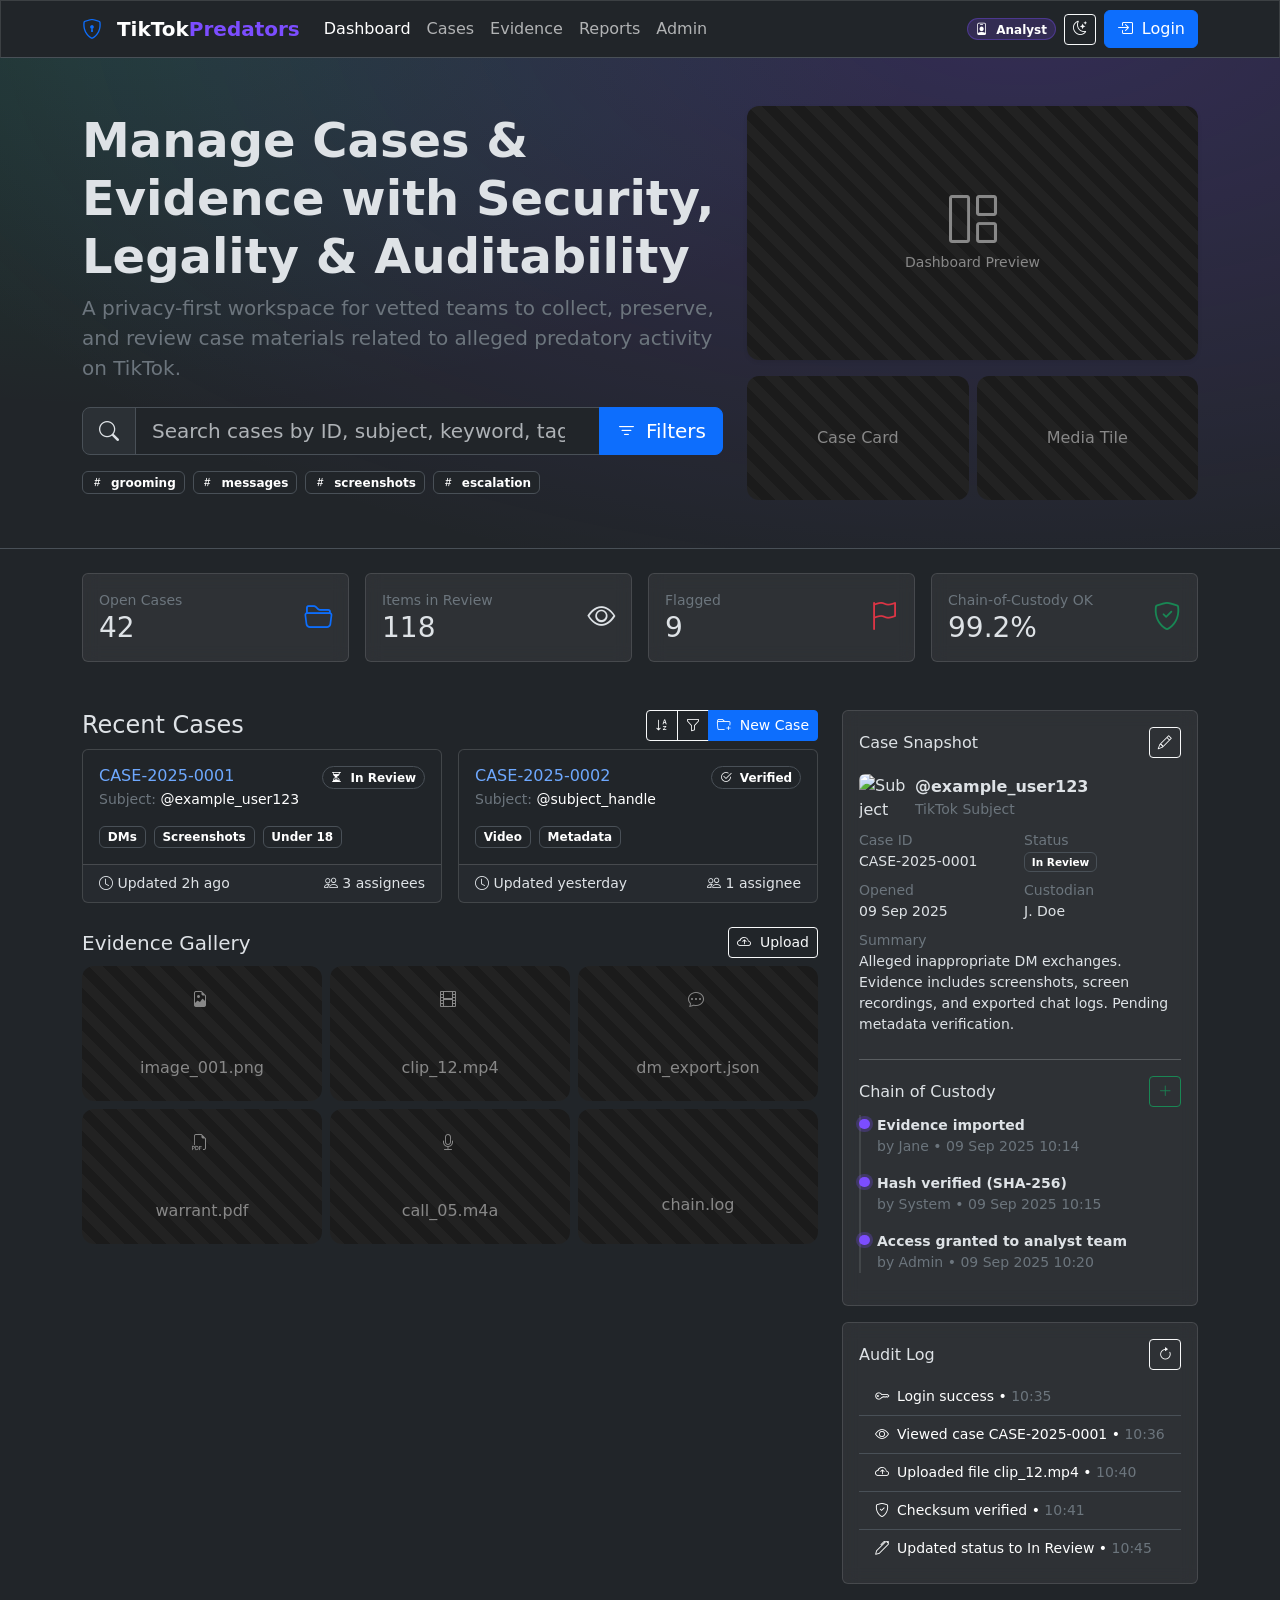
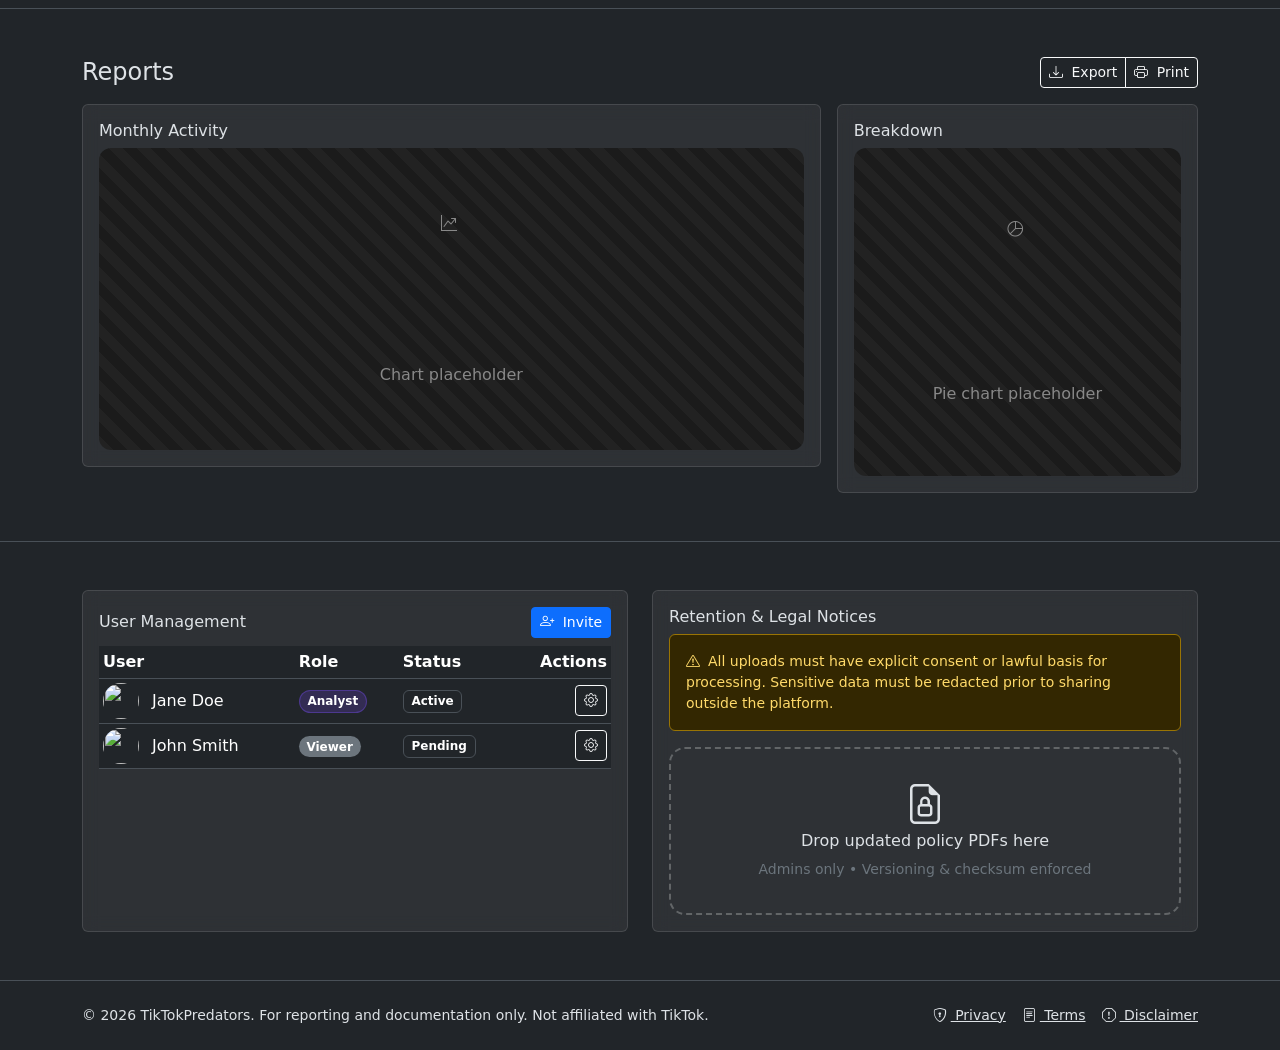
==== index.html @ d894eb7d "Create index.html" ====
<!DOCTYPE html>
<html lang="en" data-bs-theme="dark">
<head>
  <meta charset="utf-8" />
  <meta name="viewport" content="width=device-width, initial-scale=1" />
  <title>TikTokPredators — Case & Evidence Manager</title>
  <meta name="description" content="Secure, auditable case & evidence management platform for vetted users." />
  <link href="https://cdn.jsdelivr.net/npm/bootstrap@5.3.3/dist/css/bootstrap.min.css" rel="stylesheet" />
  <link href="https://cdn.jsdelivr.net/npm/bootstrap-icons@1.11.3/font/bootstrap-icons.css" rel="stylesheet" />
  <style>
    :root {
      --tp-primary: #7c4dff; /* violet */
      --tp-accent: #19c37d;  /* green */
    }
    .navbar-brand span { color: var(--tp-primary); }
    .hero {
      background: radial-gradient(1200px 600px at 80% -10%, rgba(124,77,255,.2), transparent),
                  radial-gradient(800px 400px at 10% -10%, rgba(25,195,125,.15), transparent);
    }
    .glass { backdrop-filter: blur(8px); background: rgba(255,255,255,.06); border: 1px solid rgba(255,255,255,.12); }
    .badge-role { background: rgba(124,77,255,.2); border: 1px solid rgba(124,77,255,.35); }
    .placeholder-tile { aspect-ratio: 16/9; background: repeating-linear-gradient(45deg, #222 0 10px, #1b1b1b 10px 20px); border-radius: .75rem; position: relative; overflow: hidden; }
    .placeholder-tile .text { position: absolute; inset: 0; display: grid; place-items: center; color: #888 }
    .audit-list { max-height: 280px; overflow-y: auto; }
    .case-grid .card { transition: transform .15s ease, box-shadow .15s ease; }
    .case-grid .card:hover { transform: translateY(-2px); box-shadow: 0 6px 32px rgba(0,0,0,.35); }
    .avatar { width: 36px; height: 36px; border-radius: 50%; object-fit: cover; }
    .dropzone { border: 2px dashed rgba(255,255,255,.25); border-radius: 1rem; padding: 2rem; text-align: center; }
    .timeline { border-left: 2px solid rgba(255,255,255,.1); padding-left: 1rem; }
    .timeline .item { position: relative; margin-bottom: 1rem; }
    .timeline .item::before { content: ""; position: absolute; left: -1.1rem; top: .25rem; width: .65rem; height: .65rem; background: var(--tp-primary); border-radius: 50%; box-shadow: 0 0 0 3px rgba(124,77,255,.25); }
    footer a { color: inherit }
  </style>
</head>
<body>
  <!-- Top Navbar -->
  <nav class="navbar navbar-expand-lg border-bottom sticky-top bg-body glass">
    <div class="container-xl">
      <a class="navbar-brand fw-bold" href="#"><i class="bi bi-shield-lock me-2 text-primary"></i> TikTok<span>Predators</span></a>
      <button class="navbar-toggler" type="button" data-bs-toggle="collapse" data-bs-target="#topNav"><span class="navbar-toggler-icon"></span></button>
      <div class="collapse navbar-collapse" id="topNav">
        <ul class="navbar-nav me-auto mb-2 mb-lg-0">
          <li class="nav-item"><a class="nav-link active" href="#">Dashboard</a></li>
          <li class="nav-item"><a class="nav-link" href="#cases">Cases</a></li>
          <li class="nav-item"><a class="nav-link" href="#evidence">Evidence</a></li>
          <li class="nav-item"><a class="nav-link" href="#reports">Reports</a></li>
          <li class="nav-item"><a class="nav-link" href="#admin">Admin</a></li>
        </ul>
        <div class="d-flex align-items-center gap-2">
          <!-- Role badge + dark mode toggle -->
          <span class="badge rounded-pill badge-role"><i class="bi bi-person-badge me-1"></i> Analyst</span>
          <button id="themeToggle" class="btn btn-outline-light btn-sm" title="Toggle theme"><i class="bi bi-moon-stars"></i></button>
          <div class="dropdown">
            <button class="btn btn-primary" data-bs-toggle="modal" data-bs-target="#loginModal"><i class="bi bi-box-arrow-in-right me-1"></i> Login</button>
          </div>
        </div>
      </div>
    </div>
  </nav>

  <!-- Hero / Search -->
  <header class="hero border-bottom py-5">
    <div class="container-xl">
      <div class="row g-4 align-items-center">
        <div class="col-lg-7">
          <h1 class="display-5 fw-bold">Manage Cases & Evidence with Security, Legality & Auditability</h1>
          <p class="lead text-secondary">A privacy-first workspace for vetted teams to collect, preserve, and review case materials related to alleged predatory activity on TikTok.</p>
          <div class="input-group input-group-lg mt-4">
            <span class="input-group-text"><i class="bi bi-search"></i></span>
            <input type="search" class="form-control" placeholder="Search cases by ID, subject, keyword, tag…" aria-label="Search cases">
            <button class="btn btn-primary"><i class="bi bi-filter me-1"></i> Filters</button>
          </div>
          <div class="mt-3 d-flex gap-2 flex-wrap">
            <span class="badge text-bg-dark border"><i class="bi bi-hash me-1"></i> grooming</span>
            <span class="badge text-bg-dark border"><i class="bi bi-hash me-1"></i> messages</span>
            <span class="badge text-bg-dark border"><i class="bi bi-hash me-1"></i> screenshots</span>
            <span class="badge text-bg-dark border"><i class="bi bi-hash me-1"></i> escalation</span>
          </div>
        </div>
        <div class="col-lg-5">
          <!-- Mockup: dashboard preview tile -->
          <div class="placeholder-tile shadow-sm">
            <div class="text">
              <div class="text-center">
                <i class="bi bi-grid-1x2 display-5 d-block"></i>
                <span class="small">Dashboard Preview</span>
              </div>
            </div>
          </div>
          <div class="row g-2 mt-2">
            <div class="col-6"><div class="placeholder-tile"><div class="text"><span>Case Card</span></div></div></div>
            <div class="col-6"><div class="placeholder-tile"><div class="text"><span>Media Tile</span></div></div></div>
          </div>
        </div>
      </div>
    </div>
  </header>

  <!-- KPI Cards -->
  <section class="py-4">
    <div class="container-xl">
      <div class="row g-3 row-cols-2 row-cols-md-4">
        <div class="col">
          <div class="card h-100 glass">
            <div class="card-body">
              <div class="d-flex justify-content-between align-items-center">
                <div>
                  <div class="text-secondary small">Open Cases</div>
                  <div class="h3 mb-0">42</div>
                </div>
                <i class="bi bi-folder2-open fs-3 text-primary"></i>
              </div>
            </div>
          </div>
        </div>
        <div class="col">
          <div class="card h-100 glass">
            <div class="card-body">
              <div class="d-flex justify-content-between align-items-center">
                <div>
                  <div class="text-secondary small">Items in Review</div>
                  <div class="h3 mb-0">118</div>
                </div>
                <i class="bi bi-eye fs-3"></i>
              </div>
            </div>
          </div>
        </div>
        <div class="col">
          <div class="card h-100 glass">
            <div class="card-body">
              <div class="d-flex justify-content-between align-items-center">
                <div>
                  <div class="text-secondary small">Flagged</div>
                  <div class="h3 mb-0">9</div>
                </div>
                <i class="bi bi-flag fs-3 text-danger"></i>
              </div>
            </div>
          </div>
        </div>
        <div class="col">
          <div class="card h-100 glass">
            <div class="card-body">
              <div class="d-flex justify-content-between align-items-center">
                <div>
                  <div class="text-secondary small">Chain-of-Custody OK</div>
                  <div class="h3 mb-0">99.2%</div>
                </div>
                <i class="bi bi-shield-check fs-3 text-success"></i>
              </div>
            </div>
          </div>
        </div>
      </div>
    </div>
  </section>

  <!-- Cases Grid + Right Rail -->
  <main class="py-4" id="cases">
    <div class="container-xl">
      <div class="row g-4">
        <div class="col-lg-8 case-grid">
          <div class="d-flex align-items-center justify-content-between mb-2">
            <h2 class="h4 mb-0">Recent Cases</h2>
            <div class="btn-group">
              <button class="btn btn-outline-light btn-sm"><i class="bi bi-sort-alpha-down"></i></button>
              <button class="btn btn-outline-light btn-sm"><i class="bi bi-funnel"></i></button>
              <button class="btn btn-primary btn-sm" data-bs-toggle="modal" data-bs-target="#createCaseModal"><i class="bi bi-folder-plus me-1"></i> New Case</button>
            </div>
          </div>
          <div class="row g-3 row-cols-1 row-cols-md-2">
            <!-- Case Card (repeat server-side) -->
            <div class="col">
              <div class="card h-100">
                <div class="card-body">
                  <div class="d-flex justify-content-between align-items-start">
                    <div>
                      <a href="#" class="stretched-link text-decoration-none"><h3 class="h6 mb-1">CASE-2025-0001</h3></a>
                      <div class="small text-secondary">Subject: <span class="text-white">@example_user123</span></div>
                    </div>
                    <span class="badge rounded-pill text-bg-warning-subtle border"><i class="bi bi-hourglass-split me-1"></i> In Review</span>
                  </div>
                  <div class="mt-3 d-flex gap-2 flex-wrap">
                    <span class="badge text-bg-dark border">DMs</span>
                    <span class="badge text-bg-dark border">Screenshots</span>
                    <span class="badge text-bg-dark border">Under 18</span>
                  </div>
                </div>
                <div class="card-footer d-flex justify-content-between small">
                  <span><i class="bi bi-clock"></i> Updated 2h ago</span>
                  <span><i class="bi bi-people"></i> 3 assignees</span>
                </div>
              </div>
            </div>
            <div class="col">
              <div class="card h-100">
                <div class="card-body">
                  <div class="d-flex justify-content-between align-items-start">
                    <div>
                      <a href="#" class="stretched-link text-decoration-none"><h3 class="h6 mb-1">CASE-2025-0002</h3></a>
                      <div class="small text-secondary">Subject: <span class="text-white">@subject_handle</span></div>
                    </div>
                    <span class="badge rounded-pill text-bg-success-subtle border"><i class="bi bi-check2-circle me-1"></i> Verified</span>
                  </div>
                  <div class="mt-3 d-flex gap-2 flex-wrap">
                    <span class="badge text-bg-dark border">Video</span>
                    <span class="badge text-bg-dark border">Metadata</span>
                  </div>
                </div>
                <div class="card-footer d-flex justify-content-between small">
                  <span><i class="bi bi-clock"></i> Updated yesterday</span>
                  <span><i class="bi bi-people"></i> 1 assignee</span>
                </div>
              </div>
            </div>
            <!-- /Case Card -->
          </div>

          <!-- Evidence Gallery Mock -->
          <div id="evidence" class="mt-4">
            <div class="d-flex align-items-center justify-content-between mb-2">
              <h2 class="h5 mb-0">Evidence Gallery</h2>
              <button class="btn btn-outline-light btn-sm" data-bs-toggle="modal" data-bs-target="#uploadModal"><i class="bi bi-cloud-arrow-up me-1"></i> Upload</button>
            </div>
            <div class="row g-2 row-cols-2 row-cols-md-3">
              <!-- Mock tiles -->
              <div class="col"><div class="placeholder-tile"><div class="text"><i class="bi bi-file-earmark-image me-1"></i> image_001.png</div></div></div>
              <div class="col"><div class="placeholder-tile"><div class="text"><i class="bi bi-film me-1"></i> clip_12.mp4</div></div></div>
              <div class="col"><div class="placeholder-tile"><div class="text"><i class="bi bi-chat-dots me-1"></i> dm_export.json</div></div></div>
              <div class="col"><div class="placeholder-tile"><div class="text"><i class="bi bi-filetype-pdf me-1"></i> warrant.pdf</div></div></div>
              <div class="col"><div class="placeholder-tile"><div class="text"><i class="bi bi-mic me-1"></i> call_05.m4a</div></div></div>
              <div class="col"><div class="placeholder-tile"><div class="text"><i class="bi bi-filetype-log me-1"></i> chain.log</div></div></div>
            </div>
          </div>
        </div>

        <!-- Right Rail: Case Detail / Audit -->
        <div class="col-lg-4">
          <div class="card glass">
            <div class="card-body">
              <div class="d-flex align-items-center justify-content-between">
                <h2 class="h6 mb-0">Case Snapshot</h2>
                <button class="btn btn-sm btn-outline-light"><i class="bi bi-pencil"></i></button>
              </div>
              <div class="mt-3">
                <div class="d-flex align-items-center gap-2 mb-2">
                  <img src="https://placehold.co/72x72" alt="Subject avatar" class="rounded" width="48" height="48" />
                  <div>
                    <div class="fw-semibold">@example_user123</div>
                    <div class="small text-secondary">TikTok Subject</div>
                  </div>
                </div>
                <div class="row g-2 small">
                  <div class="col-6"><span class="text-secondary">Case ID</span><div>CASE-2025-0001</div></div>
                  <div class="col-6"><span class="text-secondary">Status</span><div><span class="badge text-bg-warning-subtle border">In Review</span></div></div>
                  <div class="col-6"><span class="text-secondary">Opened</span><div>09 Sep 2025</div></div>
                  <div class="col-6"><span class="text-secondary">Custodian</span><div>J. Doe</div></div>
                  <div class="col-12 mt-2"><span class="text-secondary">Summary</span>
                    <p class="mb-2">Alleged inappropriate DM exchanges. Evidence includes screenshots, screen recordings, and exported chat logs. Pending metadata verification.</p>
                  </div>
                </div>
              </div>
              <hr />
              <div>
                <div class="d-flex align-items-center justify-content-between mb-2">
                  <h3 class="h6 mb-0">Chain of Custody</h3>
                  <button class="btn btn-sm btn-outline-success"><i class="bi bi-plus-lg"></i></button>
                </div>
                <div class="timeline small">
                  <div class="item">
                    <div class="fw-semibold">Evidence imported</div>
                    <div class="text-secondary">by Jane • 09 Sep 2025 10:14</div>
                  </div>
                  <div class="item">
                    <div class="fw-semibold">Hash verified (SHA-256)</div>
                    <div class="text-secondary">by System • 09 Sep 2025 10:15</div>
                  </div>
                  <div class="item">
                    <div class="fw-semibold">Access granted to analyst team</div>
                    <div class="text-secondary">by Admin • 09 Sep 2025 10:20</div>
                  </div>
                </div>
              </div>
            </div>
          </div>

          <div class="card mt-3 glass">
            <div class="card-body">
              <div class="d-flex justify-content-between align-items-center mb-2">
                <h3 class="h6 mb-0">Audit Log</h3>
                <button class="btn btn-sm btn-outline-light"><i class="bi bi-arrow-clockwise"></i></button>
              </div>
              <ul class="list-group list-group-flush audit-list">
                <li class="list-group-item bg-transparent text-white small"><i class="bi bi-key me-2"></i>Login success • <span class="text-secondary">10:35</span></li>
                <li class="list-group-item bg-transparent text-white small"><i class="bi bi-eye me-2"></i>Viewed case CASE-2025-0001 • <span class="text-secondary">10:36</span></li>
                <li class="list-group-item bg-transparent text-white small"><i class="bi bi-cloud-arrow-up me-2"></i>Uploaded file clip_12.mp4 • <span class="text-secondary">10:40</span></li>
                <li class="list-group-item bg-transparent text-white small"><i class="bi bi-shield-check me-2"></i>Checksum verified • <span class="text-secondary">10:41</span></li>
                <li class="list-group-item bg-transparent text-white small"><i class="bi bi-pen me-2"></i>Updated status to In Review • <span class="text-secondary">10:45</span></li>
              </ul>
            </div>
          </div>
        </div>
      </div>
    </div>
  </main>

  <!-- Reports Section (Mock) -->
  <section class="py-5 border-top" id="reports">
    <div class="container-xl">
      <div class="d-flex align-items-center justify-content-between mb-3">
        <h2 class="h4 mb-0">Reports</h2>
        <div class="btn-group">
          <button class="btn btn-outline-light btn-sm"><i class="bi bi-download me-1"></i> Export</button>
          <button class="btn btn-outline-light btn-sm"><i class="bi bi-printer me-1"></i> Print</button>
        </div>
      </div>
      <div class="row g-3">
        <div class="col-lg-8">
          <div class="card glass">
            <div class="card-body">
              <h3 class="h6">Monthly Activity</h3>
              <div class="placeholder-tile" style="aspect-ratio: 21/9">
                <div class="text"><i class="bi bi-graph-up-arrow me-1"></i> Chart placeholder</div>
              </div>
            </div>
          </div>
        </div>
        <div class="col-lg-4">
          <div class="card glass">
            <div class="card-body">
              <h3 class="h6">Breakdown</h3>
              <div class="placeholder-tile" style="aspect-ratio: 1/1">
                <div class="text"><i class="bi bi-pie-chart me-1"></i> Pie chart placeholder</div>
              </div>
            </div>
          </div>
        </div>
      </div>
    </div>
  </section>

  <!-- Admin Section (Mock) -->
  <section class="py-5 border-top" id="admin">
    <div class="container-xl">
      <div class="row g-4">
        <div class="col-lg-6">
          <div class="card glass h-100">
            <div class="card-body">
              <div class="d-flex justify-content-between align-items-center mb-2">
                <h2 class="h6 mb-0">User Management</h2>
                <button class="btn btn-sm btn-primary"><i class="bi bi-person-plus me-1"></i> Invite</button>
              </div>
              <div class="table-responsive">
                <table class="table table-sm align-middle">
                  <thead><tr><th>User</th><th>Role</th><th>Status</th><th class="text-end">Actions</th></tr></thead>
                  <tbody>
                    <tr>
                      <td><img src="https://placehold.co/36x36" class="avatar me-2" alt="" /> Jane Doe</td>
                      <td><span class="badge rounded-pill badge-role">Analyst</span></td>
                      <td><span class="badge text-bg-success-subtle border">Active</span></td>
                      <td class="text-end"><button class="btn btn-outline-light btn-sm"><i class="bi bi-gear"></i></button></td>
                    </tr>
                    <tr>
                      <td><img src="https://placehold.co/36x36" class="avatar me-2" alt="" /> John Smith</td>
                      <td><span class="badge rounded-pill text-bg-secondary">Viewer</span></td>
                      <td><span class="badge text-bg-warning-subtle border">Pending</span></td>
                      <td class="text-end"><button class="btn btn-outline-light btn-sm"><i class="bi bi-gear"></i></button></td>
                    </tr>
                  </tbody>
                </table>
              </div>
            </div>
          </div>
        </div>
        <div class="col-lg-6">
          <div class="card glass h-100">
            <div class="card-body">
              <h2 class="h6 mb-2">Retention & Legal Notices</h2>
              <div class="alert alert-warning small"><i class="bi bi-exclamation-triangle me-2"></i>All uploads must have explicit consent or lawful basis for processing. Sensitive data must be redacted prior to sharing outside the platform.</div>
              <div class="dropzone">
                <i class="bi bi-file-earmark-lock display-6 d-block"></i>
                <p class="mb-1">Drop updated policy PDFs here</p>
                <small class="text-secondary">Admins only • Versioning & checksum enforced</small>
              </div>
            </div>
          </div>
        </div>
      </div>
    </div>
  </section>

  <footer class="border-top py-4">
    <div class="container-xl d-flex flex-wrap justify-content-between align-items-center gap-3">
      <div class="small">© <span id="year"></span> TikTokPredators. For reporting and documentation only. Not affiliated with TikTok.</div>
      <div class="d-flex gap-3 small">
        <a href="#" data-bs-toggle="modal" data-bs-target="#privacyModal"><i class="bi bi-shield-lock me-1"></i> Privacy</a>
        <a href="#" data-bs-toggle="modal" data-bs-target="#tosModal"><i class="bi bi-file-text me-1"></i> Terms</a>
        <a href="#" data-bs-toggle="modal" data-bs-target="#disclaimerModal"><i class="bi bi-exclamation-octagon me-1"></i> Disclaimer</a>
      </div>
    </div>
  </footer>

  <!-- Create Case Modal -->
  <div class="modal fade" id="createCaseModal" tabindex="-1" aria-hidden="true">
    <div class="modal-dialog modal-dialog-centered">
      <div class="modal-content">
        <div class="modal-header">
          <h5 class="modal-title"><i class="bi bi-folder-plus me-2"></i>New Case</h5>
          <button type="button" class="btn-close" data-bs-dismiss="modal" aria-label="Close"></button>
        </div>
        <div class="modal-body">
          <form>
            <div class="mb-3">
              <label class="form-label">Subject Handle</label>
              <input type="text" class="form-control" placeholder="@username" />
            </div>
            <div class="mb-3">
              <label class="form-label">Initial Summary</label>
              <textarea class="form-control" rows="3" placeholder="Short description…"></textarea>
            </div>
            <div class="row g-2">
              <div class="col-md-6">
                <label class="form-label">Sensitivity</label>
                <select class="form-select">
                  <option>Standard</option>
                  <option>Restricted</option>
                  <option>Sealed</option>
                </select>
              </div>
              <div class="col-md-6">
                <label class="form-label">Status</label>
                <select class="form-select">
                  <option>Open</option>
                  <option>In Review</option>
                  <option>Verified</option>
                  <option>Closed</option>
                </select>
              </div>
            </div>
          </form>
        </div>
        <div class="modal-footer">
          <button class="btn btn-outline-light" data-bs-dismiss="modal">Cancel</button>
          <button class="btn btn-primary"><i class="bi bi-save me-1"></i> Create</button>
        </div>
      </div>
    </div>
  </div>

  <!-- Upload Modal -->
  <div class="modal fade" id="uploadModal" tabindex="-1" aria-hidden="true">
    <div class="modal-dialog modal-lg modal-dialog-centered">
      <div class="modal-content">
        <div class="modal-header">
          <h5 class="modal-title"><i class="bi bi-cloud-arrow-up me-2"></i>Upload Evidence</h5>
          <button type="button" class="btn-close" data-bs-dismiss="modal" aria-label="Close"></button>
        </div>
        <div class="modal-body">
          <div class="alert alert-warning small"><i class="bi bi-shield-lock me-2"></i>Ensure personally identifiable information (PII) is handled lawfully. All uploads are hashed and timestamped.</div>
          <div class="dropzone" role="button" tabindex="0">
            <i class="bi bi-cloud-upload display-6 d-block"></i>
            <p class="mb-1">Drag & drop files here or click to browse</p>
            <small class="text-secondary">Max 1GB per file • Allowed: PNG, JPG, MP4, MOV, WAV, MP3, PDF, TXT, JSON</small>
          </div>
          <div class="mt-3 small text-secondary">Selected files (mock list)</div>
          <ul class="list-group list-group-flush">
            <li class="list-group-item bg-transparent text-white d-flex justify-content-between align-items-center">
              <span><i class="bi bi-file-earmark-image me-2"></i> screenshot_01.png</span>
              <span class="badge text-bg-dark border">12.4 MB</span>
            </li>
          </ul>
        </div>
        <div class="modal-footer">
          <button class="btn btn-outline-light" data-bs-dismiss="modal">Cancel</button>
          <button class="btn btn-primary"><i class="bi bi-arrow-right-circle me-1"></i> Continue</button>
        </div>
      </div>
    </div>
  </div>

  <!-- Auth Modal -->
  <div class="modal fade" id="loginModal" tabindex="-1" aria-hidden="true">
    <div class="modal-dialog modal-dialog-centered">
      <div class="modal-content">
        <div class="modal-header">
          <h5 class="modal-title"><i class="bi bi-box-arrow-in-right me-2"></i>Sign in</h5>
          <button type="button" class="btn-close" data-bs-dismiss="modal" aria-label="Close"></button>
        </div>
        <div class="modal-body">
          <form>
            <div class="mb-3">
              <label class="form-label">Email</label>
              <input type="email" class="form-control" placeholder="you@org.org" />
            </div>
            <div class="mb-3">
              <label class="form-label">Password</label>
              <input type="password" class="form-control" placeholder="••••••••" />
            </div>
            <div class="d-flex justify-content-between align-items-center">
              <div class="form-check">
                <input class="form-check-input" type="checkbox" id="rememberMe">
                <label class="form-check-label" for="rememberMe">Remember me</label>
              </div>
              <a class="small" href="#">Forgot password?</a>
            </div>
          </form>
        </div>
        <div class="modal-footer">
          <button class="btn btn-outline-light" data-bs-dismiss="modal">Close</button>
          <button class="btn btn-primary">Sign in</button>
        </div>
      </div>
    </div>
  </div>

  <!-- Policy Modals (Privacy, Terms, Disclaimer) -->
  <div class="modal fade" id="privacyModal" tabindex="-1" aria-hidden="true">
    <div class="modal-dialog modal-lg modal-dialog-scrollable">
      <div class="modal-content">
        <div class="modal-header"><h5 class="modal-title">Privacy Notice</h5><button class="btn-close" data-bs-dismiss="modal"></button></div>
        <div class="modal-body">
          <p class="small">This platform stores potentially sensitive material. Access is restricted to vetted users. All actions are logged. Do not upload content without lawful basis. Data minimization and redaction are required where appropriate.</p>
        </div>
        <div class="modal-footer"><button class="btn btn-primary" data-bs-dismiss="modal">Close</button></div>
      </div>
    </div>
  </div>
  <div class="modal fade" id="tosModal" tabindex="-1" aria-hidden="true">
    <div class="modal-dialog modal-lg modal-dialog-scrollable">
      <div class="modal-content">
        <div class="modal-header"><h5 class="modal-title">Terms of Use</h5><button class="btn-close" data-bs-dismiss="modal"></button></div>
        <div class="modal-body">
          <p class="small">Users agree to lawful, ethical use. Distribution of unredacted materials is prohibited. Cooperation with legitimate legal requests is supported. Violations may result in suspension and reporting.</p>
        </div>
        <div class="modal-footer"><button class="btn btn-primary" data-bs-dismiss="modal">Close</button></div>
      </div>
    </div>
  </div>
  <div class="modal fade" id="disclaimerModal" tabindex="-1" aria-hidden="true">
    <div class="modal-dialog modal-lg modal-dialog-scrollable">
      <div class="modal-content">
        <div class="modal-header"><h5 class="modal-title">Legal Disclaimer</h5><button class="btn-close" data-bs-dismiss="modal"></button></div>
        <div class="modal-body">
          <p class="small">Allegations documented here are claims and may be under investigation. Presumption of innocence applies. Content may be shared with appropriate authorities when required.</p>
        </div>
        <div class="modal-footer"><button class="btn btn-primary" data-bs-dismiss="modal">Close</button></div>
      </div>
    </div>
  </div>

  <script src="https://code.jquery.com/jquery-3.7.1.min.js"></script>
  <script src="https://cdn.jsdelivr.net/npm/bootstrap@5.3.3/dist/js/bootstrap.bundle.min.js"></script>
  <script>
    // Theme toggle (respects Bootstrap 5.3 data-bs-theme)
    (function() {
      const key = 'tp-theme';
      const stored = localStorage.getItem(key);
      if (stored) document.documentElement.setAttribute('data-bs-theme', stored);
      document.getElementById('themeToggle').addEventListener('click', function(){
        const cur = document.documentElement.getAttribute('data-bs-theme');
        const next = cur === 'dark' ? 'light' : 'dark';
        document.documentElement.setAttribute('data-bs-theme', next);
        localStorage.setItem(key, next);
      });
      document.getElementById('year').textContent = new Date().getFullYear();
    })();

    // Mock: click on placeholder evidence to preview (toast)
    const toastContainer = document.createElement('div');
    toastContainer.className = 'toast-container position-fixed bottom-0 end-0 p-3';
    document.body.appendChild(toastContainer);
    function makeToast(msg){
      const el = document.createElement('div');
      el.className = 'toast align-items-center text-bg-dark border-0';
      el.role = 'status';
      el.innerHTML = `<div class="d-flex"><div class="toast-body">${msg}</div><button type="button" class="btn-close btn-close-white me-2 m-auto" data-bs-dismiss="toast"></button></div>`;
      toastContainer.appendChild(el);
      new bootstrap.Toast(el, { delay: 2000 }).show();
    }
    $(document).on('click', '.placeholder-tile', function(){ makeToast('Preview would open in a secure viewer.'); });

    // Accessibility helpers (focus outline only on keyboard)
    function handleFirstTab(e){ if(e.key==='Tab'){ document.body.classList.add('user-is-tabbing'); window.removeEventListener('keydown', handleFirstTab);} }
    window.addEventListener('keydown', handleFirstTab);
  </script>
</body>
</html>
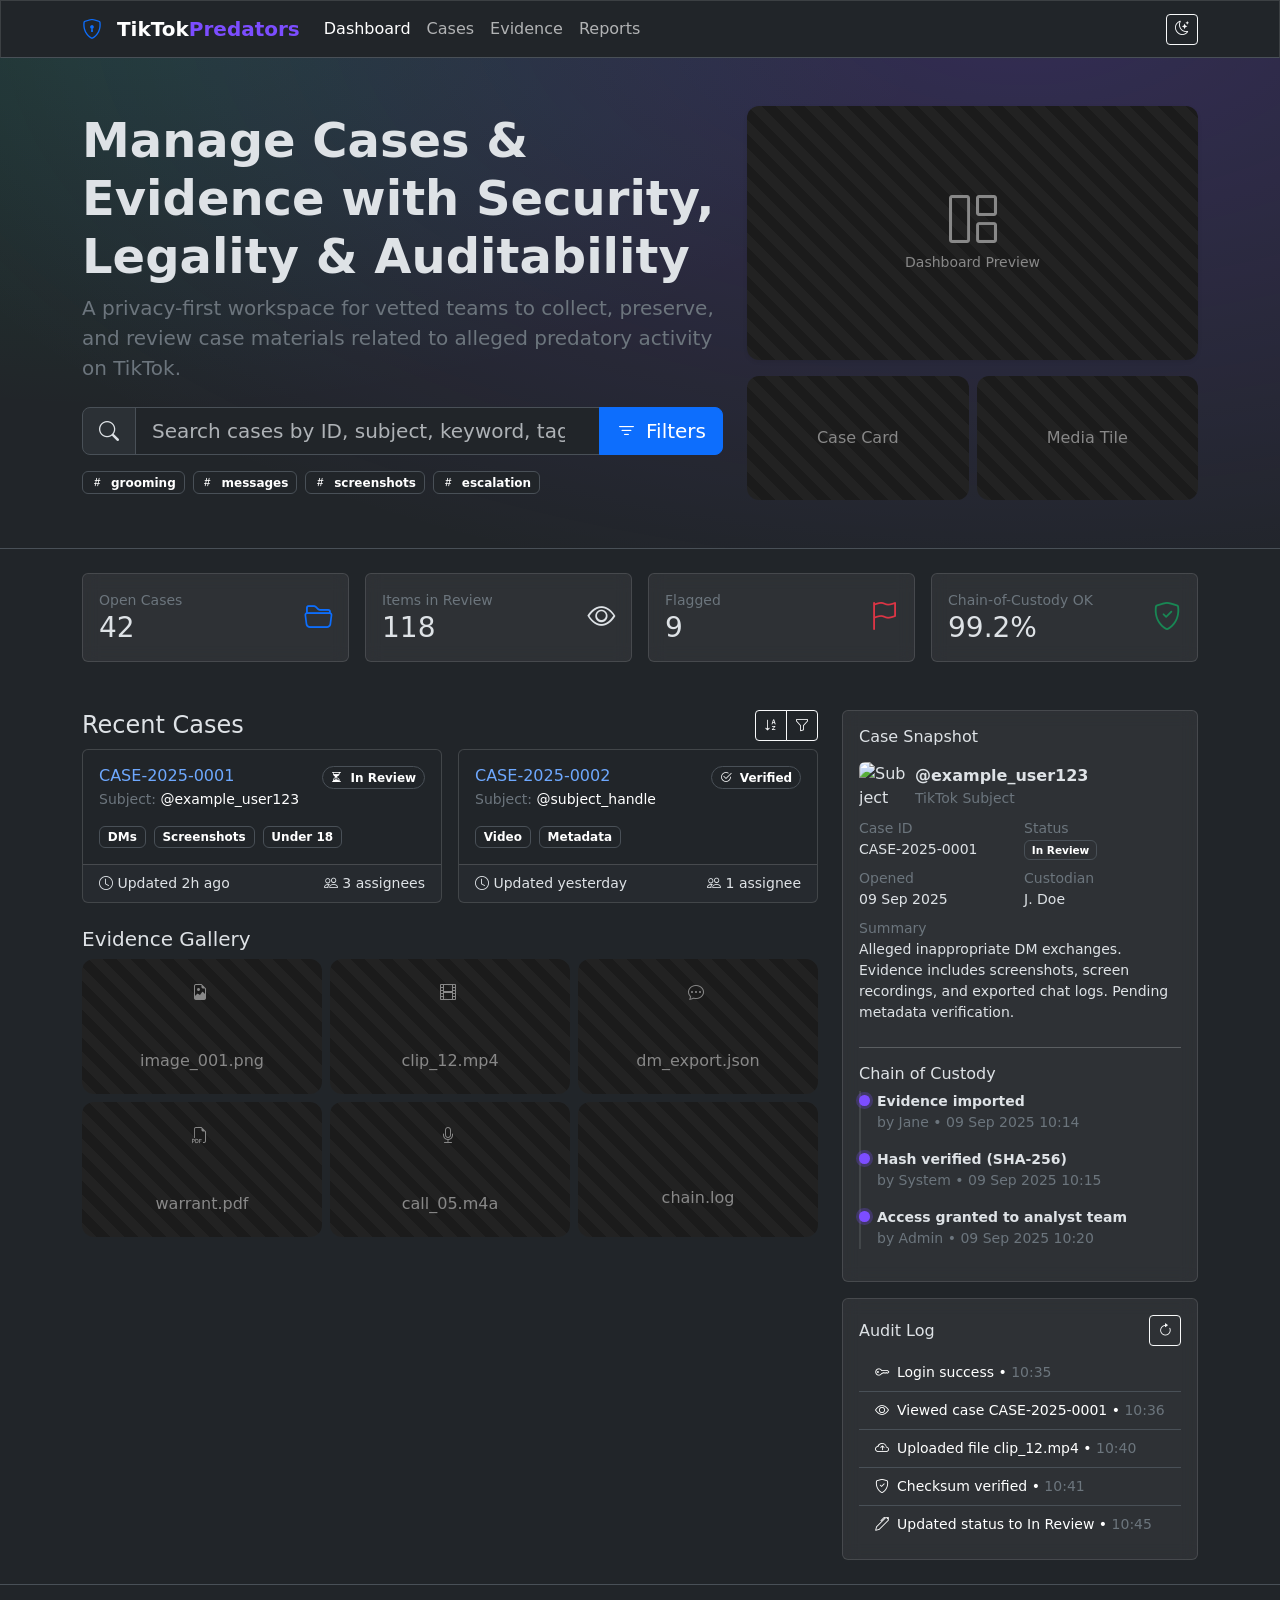
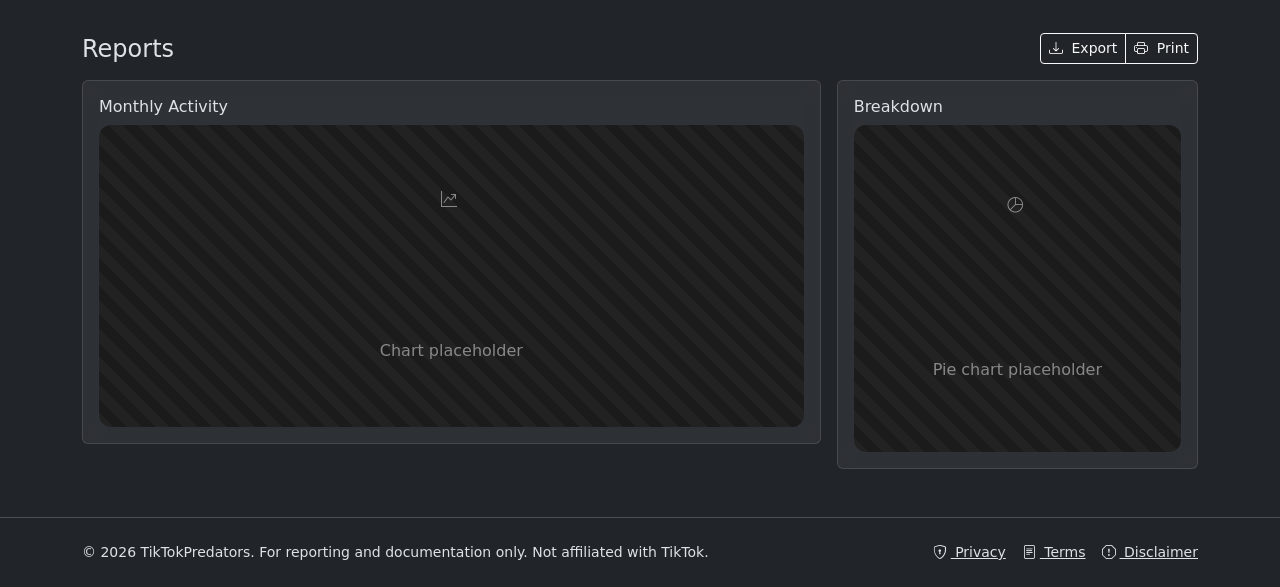
==== commit 784abd0a: "Update index.html" ====
--- a/index.html
+++ b/index.html
@@ -44,15 +44,10 @@
           <li class="nav-item"><a class="nav-link" href="#cases">Cases</a></li>
           <li class="nav-item"><a class="nav-link" href="#evidence">Evidence</a></li>
           <li class="nav-item"><a class="nav-link" href="#reports">Reports</a></li>
-          <li class="nav-item"><a class="nav-link" href="#admin">Admin</a></li>
         </ul>
         <div class="d-flex align-items-center gap-2">
-          <!-- Role badge + dark mode toggle -->
-          <span class="badge rounded-pill badge-role"><i class="bi bi-person-badge me-1"></i> Analyst</span>
+          <!-- Dark mode toggle -->
           <button id="themeToggle" class="btn btn-outline-light btn-sm" title="Toggle theme"><i class="bi bi-moon-stars"></i></button>
-          <div class="dropdown">
-            <button class="btn btn-primary" data-bs-toggle="modal" data-bs-target="#loginModal"><i class="bi bi-box-arrow-in-right me-1"></i> Login</button>
-          </div>
         </div>
       </div>
     </div>
@@ -166,7 +161,6 @@
             <div class="btn-group">
               <button class="btn btn-outline-light btn-sm"><i class="bi bi-sort-alpha-down"></i></button>
               <button class="btn btn-outline-light btn-sm"><i class="bi bi-funnel"></i></button>
-              <button class="btn btn-primary btn-sm" data-bs-toggle="modal" data-bs-target="#createCaseModal"><i class="bi bi-folder-plus me-1"></i> New Case</button>
             </div>
           </div>
           <div class="row g-3 row-cols-1 row-cols-md-2">
@@ -221,7 +215,6 @@
           <div id="evidence" class="mt-4">
             <div class="d-flex align-items-center justify-content-between mb-2">
               <h2 class="h5 mb-0">Evidence Gallery</h2>
-              <button class="btn btn-outline-light btn-sm" data-bs-toggle="modal" data-bs-target="#uploadModal"><i class="bi bi-cloud-arrow-up me-1"></i> Upload</button>
             </div>
             <div class="row g-2 row-cols-2 row-cols-md-3">
               <!-- Mock tiles -->
@@ -241,7 +234,6 @@
             <div class="card-body">
               <div class="d-flex align-items-center justify-content-between">
                 <h2 class="h6 mb-0">Case Snapshot</h2>
-                <button class="btn btn-sm btn-outline-light"><i class="bi bi-pencil"></i></button>
               </div>
               <div class="mt-3">
                 <div class="d-flex align-items-center gap-2 mb-2">
@@ -265,7 +257,6 @@
               <div>
                 <div class="d-flex align-items-center justify-content-between mb-2">
                   <h3 class="h6 mb-0">Chain of Custody</h3>
-                  <button class="btn btn-sm btn-outline-success"><i class="bi bi-plus-lg"></i></button>
                 </div>
                 <div class="timeline small">
                   <div class="item">
@@ -340,55 +331,7 @@
     </div>
   </section>
 
-  <!-- Admin Section (Mock) -->
-  <section class="py-5 border-top" id="admin">
-    <div class="container-xl">
-      <div class="row g-4">
-        <div class="col-lg-6">
-          <div class="card glass h-100">
-            <div class="card-body">
-              <div class="d-flex justify-content-between align-items-center mb-2">
-                <h2 class="h6 mb-0">User Management</h2>
-                <button class="btn btn-sm btn-primary"><i class="bi bi-person-plus me-1"></i> Invite</button>
-              </div>
-              <div class="table-responsive">
-                <table class="table table-sm align-middle">
-                  <thead><tr><th>User</th><th>Role</th><th>Status</th><th class="text-end">Actions</th></tr></thead>
-                  <tbody>
-                    <tr>
-                      <td><img src="https://placehold.co/36x36" class="avatar me-2" alt="" /> Jane Doe</td>
-                      <td><span class="badge rounded-pill badge-role">Analyst</span></td>
-                      <td><span class="badge text-bg-success-subtle border">Active</span></td>
-                      <td class="text-end"><button class="btn btn-outline-light btn-sm"><i class="bi bi-gear"></i></button></td>
-                    </tr>
-                    <tr>
-                      <td><img src="https://placehold.co/36x36" class="avatar me-2" alt="" /> John Smith</td>
-                      <td><span class="badge rounded-pill text-bg-secondary">Viewer</span></td>
-                      <td><span class="badge text-bg-warning-subtle border">Pending</span></td>
-                      <td class="text-end"><button class="btn btn-outline-light btn-sm"><i class="bi bi-gear"></i></button></td>
-                    </tr>
-                  </tbody>
-                </table>
-              </div>
-            </div>
-          </div>
-        </div>
-        <div class="col-lg-6">
-          <div class="card glass h-100">
-            <div class="card-body">
-              <h2 class="h6 mb-2">Retention & Legal Notices</h2>
-              <div class="alert alert-warning small"><i class="bi bi-exclamation-triangle me-2"></i>All uploads must have explicit consent or lawful basis for processing. Sensitive data must be redacted prior to sharing outside the platform.</div>
-              <div class="dropzone">
-                <i class="bi bi-file-earmark-lock display-6 d-block"></i>
-                <p class="mb-1">Drop updated policy PDFs here</p>
-                <small class="text-secondary">Admins only • Versioning & checksum enforced</small>
-              </div>
-            </div>
-          </div>
-        </div>
-      </div>
-    </div>
-  </section>
+
 
   <footer class="border-top py-4">
     <div class="container-xl d-flex flex-wrap justify-content-between align-items-center gap-3">
@@ -401,118 +344,7 @@
     </div>
   </footer>
 
-  <!-- Create Case Modal -->
-  <div class="modal fade" id="createCaseModal" tabindex="-1" aria-hidden="true">
-    <div class="modal-dialog modal-dialog-centered">
-      <div class="modal-content">
-        <div class="modal-header">
-          <h5 class="modal-title"><i class="bi bi-folder-plus me-2"></i>New Case</h5>
-          <button type="button" class="btn-close" data-bs-dismiss="modal" aria-label="Close"></button>
-        </div>
-        <div class="modal-body">
-          <form>
-            <div class="mb-3">
-              <label class="form-label">Subject Handle</label>
-              <input type="text" class="form-control" placeholder="@username" />
-            </div>
-            <div class="mb-3">
-              <label class="form-label">Initial Summary</label>
-              <textarea class="form-control" rows="3" placeholder="Short description…"></textarea>
-            </div>
-            <div class="row g-2">
-              <div class="col-md-6">
-                <label class="form-label">Sensitivity</label>
-                <select class="form-select">
-                  <option>Standard</option>
-                  <option>Restricted</option>
-                  <option>Sealed</option>
-                </select>
-              </div>
-              <div class="col-md-6">
-                <label class="form-label">Status</label>
-                <select class="form-select">
-                  <option>Open</option>
-                  <option>In Review</option>
-                  <option>Verified</option>
-                  <option>Closed</option>
-                </select>
-              </div>
-            </div>
-          </form>
-        </div>
-        <div class="modal-footer">
-          <button class="btn btn-outline-light" data-bs-dismiss="modal">Cancel</button>
-          <button class="btn btn-primary"><i class="bi bi-save me-1"></i> Create</button>
-        </div>
-      </div>
-    </div>
-  </div>
-
-  <!-- Upload Modal -->
-  <div class="modal fade" id="uploadModal" tabindex="-1" aria-hidden="true">
-    <div class="modal-dialog modal-lg modal-dialog-centered">
-      <div class="modal-content">
-        <div class="modal-header">
-          <h5 class="modal-title"><i class="bi bi-cloud-arrow-up me-2"></i>Upload Evidence</h5>
-          <button type="button" class="btn-close" data-bs-dismiss="modal" aria-label="Close"></button>
-        </div>
-        <div class="modal-body">
-          <div class="alert alert-warning small"><i class="bi bi-shield-lock me-2"></i>Ensure personally identifiable information (PII) is handled lawfully. All uploads are hashed and timestamped.</div>
-          <div class="dropzone" role="button" tabindex="0">
-            <i class="bi bi-cloud-upload display-6 d-block"></i>
-            <p class="mb-1">Drag & drop files here or click to browse</p>
-            <small class="text-secondary">Max 1GB per file • Allowed: PNG, JPG, MP4, MOV, WAV, MP3, PDF, TXT, JSON</small>
-          </div>
-          <div class="mt-3 small text-secondary">Selected files (mock list)</div>
-          <ul class="list-group list-group-flush">
-            <li class="list-group-item bg-transparent text-white d-flex justify-content-between align-items-center">
-              <span><i class="bi bi-file-earmark-image me-2"></i> screenshot_01.png</span>
-              <span class="badge text-bg-dark border">12.4 MB</span>
-            </li>
-          </ul>
-        </div>
-        <div class="modal-footer">
-          <button class="btn btn-outline-light" data-bs-dismiss="modal">Cancel</button>
-          <button class="btn btn-primary"><i class="bi bi-arrow-right-circle me-1"></i> Continue</button>
-        </div>
-      </div>
-    </div>
-  </div>
-
-  <!-- Auth Modal -->
-  <div class="modal fade" id="loginModal" tabindex="-1" aria-hidden="true">
-    <div class="modal-dialog modal-dialog-centered">
-      <div class="modal-content">
-        <div class="modal-header">
-          <h5 class="modal-title"><i class="bi bi-box-arrow-in-right me-2"></i>Sign in</h5>
-          <button type="button" class="btn-close" data-bs-dismiss="modal" aria-label="Close"></button>
-        </div>
-        <div class="modal-body">
-          <form>
-            <div class="mb-3">
-              <label class="form-label">Email</label>
-              <input type="email" class="form-control" placeholder="you@org.org" />
-            </div>
-            <div class="mb-3">
-              <label class="form-label">Password</label>
-              <input type="password" class="form-control" placeholder="••••••••" />
-            </div>
-            <div class="d-flex justify-content-between align-items-center">
-              <div class="form-check">
-                <input class="form-check-input" type="checkbox" id="rememberMe">
-                <label class="form-check-label" for="rememberMe">Remember me</label>
-              </div>
-              <a class="small" href="#">Forgot password?</a>
-            </div>
-          </form>
-        </div>
-        <div class="modal-footer">
-          <button class="btn btn-outline-light" data-bs-dismiss="modal">Close</button>
-          <button class="btn btn-primary">Sign in</button>
-        </div>
-      </div>
-    </div>
-  </div>
+
 
   <!-- Policy Modals (Privacy, Terms, Disclaimer) -->
   <div class="modal fade" id="privacyModal" tabindex="-1" aria-hidden="true">
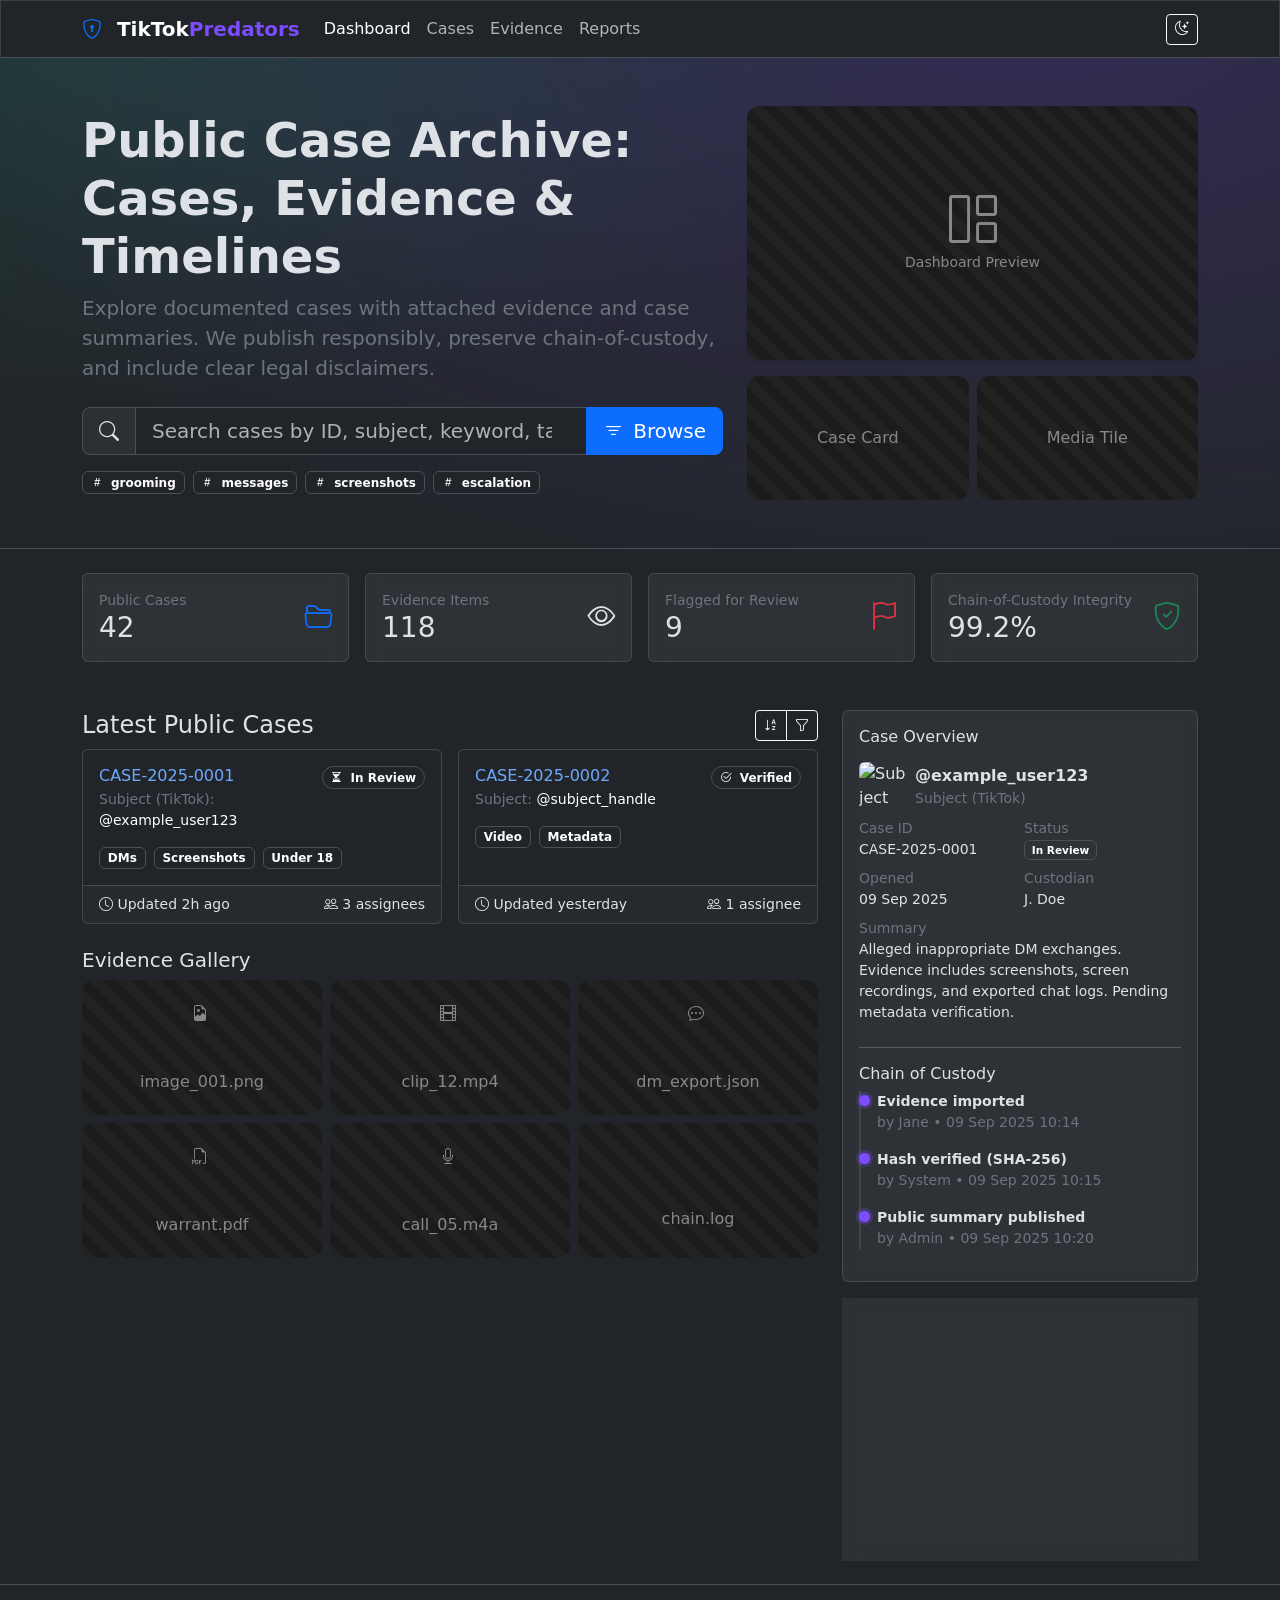
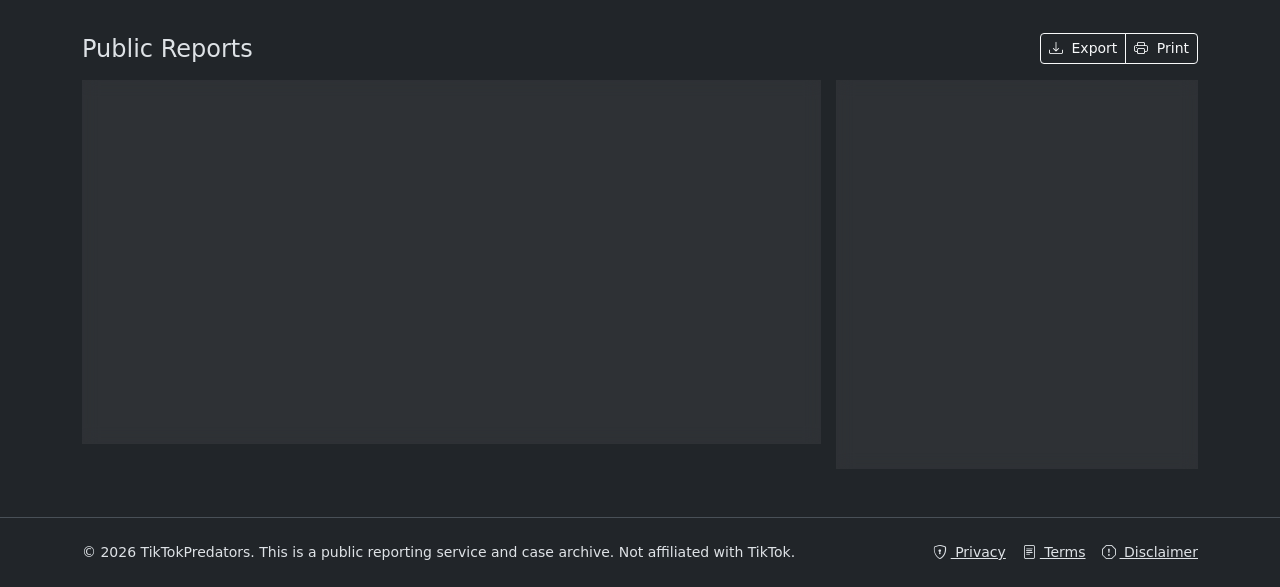
==== commit f0ea5a05: "Update index.html" ====
--- a/index.html
+++ b/index.html
@@ -3,8 +3,8 @@
 <head>
   <meta charset="utf-8" />
   <meta name="viewport" content="width=device-width, initial-scale=1" />
-  <title>TikTokPredators — Case & Evidence Manager</title>
-  <meta name="description" content="Secure, auditable case & evidence management platform for vetted users." />
+  <title>TikTokPredators — Public Case Archive</title>
+  <meta name="description" content="Public archive of cases documenting alleged predatory behaviour on TikTok, including evidence, timelines, and summaries." />
   <link href="https://cdn.jsdelivr.net/npm/bootstrap@5.3.3/dist/css/bootstrap.min.css" rel="stylesheet" />
   <link href="https://cdn.jsdelivr.net/npm/bootstrap-icons@1.11.3/font/bootstrap-icons.css" rel="stylesheet" />
   <style>
@@ -58,12 +58,12 @@
     <div class="container-xl">
       <div class="row g-4 align-items-center">
         <div class="col-lg-7">
-          <h1 class="display-5 fw-bold">Manage Cases & Evidence with Security, Legality & Auditability</h1>
-          <p class="lead text-secondary">A privacy-first workspace for vetted teams to collect, preserve, and review case materials related to alleged predatory activity on TikTok.</p>
+          <h1 class="display-5 fw-bold">Public Case Archive: Cases, Evidence & Timelines</h1>
+          <p class="lead text-secondary">Explore documented cases with attached evidence and case summaries. We publish responsibly, preserve chain-of-custody, and include clear legal disclaimers.</p>
           <div class="input-group input-group-lg mt-4">
             <span class="input-group-text"><i class="bi bi-search"></i></span>
             <input type="search" class="form-control" placeholder="Search cases by ID, subject, keyword, tag…" aria-label="Search cases">
-            <button class="btn btn-primary"><i class="bi bi-filter me-1"></i> Filters</button>
+            <button class="btn btn-primary"><i class="bi bi-filter me-1"></i> Browse</button>
           </div>
           <div class="mt-3 d-flex gap-2 flex-wrap">
             <span class="badge text-bg-dark border"><i class="bi bi-hash me-1"></i> grooming</span>
@@ -100,7 +100,7 @@
             <div class="card-body">
               <div class="d-flex justify-content-between align-items-center">
                 <div>
-                  <div class="text-secondary small">Open Cases</div>
+                  <div class="text-secondary small">Public Cases</div>
                   <div class="h3 mb-0">42</div>
                 </div>
                 <i class="bi bi-folder2-open fs-3 text-primary"></i>
@@ -113,7 +113,7 @@
             <div class="card-body">
               <div class="d-flex justify-content-between align-items-center">
                 <div>
-                  <div class="text-secondary small">Items in Review</div>
+                  <div class="text-secondary small">Evidence Items</div>
                   <div class="h3 mb-0">118</div>
                 </div>
                 <i class="bi bi-eye fs-3"></i>
@@ -126,7 +126,7 @@
             <div class="card-body">
               <div class="d-flex justify-content-between align-items-center">
                 <div>
-                  <div class="text-secondary small">Flagged</div>
+                  <div class="text-secondary small">Flagged for Review</div>
                   <div class="h3 mb-0">9</div>
                 </div>
                 <i class="bi bi-flag fs-3 text-danger"></i>
@@ -139,7 +139,7 @@
             <div class="card-body">
               <div class="d-flex justify-content-between align-items-center">
                 <div>
-                  <div class="text-secondary small">Chain-of-Custody OK</div>
+                  <div class="text-secondary small">Chain-of-Custody Integrity</div>
                   <div class="h3 mb-0">99.2%</div>
                 </div>
                 <i class="bi bi-shield-check fs-3 text-success"></i>
@@ -157,7 +157,7 @@
       <div class="row g-4">
         <div class="col-lg-8 case-grid">
           <div class="d-flex align-items-center justify-content-between mb-2">
-            <h2 class="h4 mb-0">Recent Cases</h2>
+            <h2 class="h4 mb-0">Latest Public Cases</h2>
             <div class="btn-group">
               <button class="btn btn-outline-light btn-sm"><i class="bi bi-sort-alpha-down"></i></button>
               <button class="btn btn-outline-light btn-sm"><i class="bi bi-funnel"></i></button>
@@ -171,7 +171,7 @@
                   <div class="d-flex justify-content-between align-items-start">
                     <div>
                       <a href="#" class="stretched-link text-decoration-none"><h3 class="h6 mb-1">CASE-2025-0001</h3></a>
-                      <div class="small text-secondary">Subject: <span class="text-white">@example_user123</span></div>
+                      <div class="small text-secondary">Subject (TikTok): <span class="text-white">@example_user123</span></div>
                     </div>
                     <span class="badge rounded-pill text-bg-warning-subtle border"><i class="bi bi-hourglass-split me-1"></i> In Review</span>
                   </div>
@@ -233,14 +233,14 @@
           <div class="card glass">
             <div class="card-body">
               <div class="d-flex align-items-center justify-content-between">
-                <h2 class="h6 mb-0">Case Snapshot</h2>
+                <h2 class="h6 mb-0">Case Overview</h2>
               </div>
               <div class="mt-3">
                 <div class="d-flex align-items-center gap-2 mb-2">
                   <img src="https://placehold.co/72x72" alt="Subject avatar" class="rounded" width="48" height="48" />
                   <div>
                     <div class="fw-semibold">@example_user123</div>
-                    <div class="small text-secondary">TikTok Subject</div>
+                    <div class="small text-secondary">Subject (TikTok)</div>
                   </div>
                 </div>
                 <div class="row g-2 small">
@@ -268,7 +268,7 @@
                     <div class="text-secondary">by System • 09 Sep 2025 10:15</div>
                   </div>
                   <div class="item">
-                    <div class="fw-semibold">Access granted to analyst team</div>
+                    <div class="fw-semibold">Public summary published</div>
                     <div class="text-secondary">by Admin • 09 Sep 2025 10:20</div>
                   </div>
                 </div>
@@ -300,7 +300,7 @@
   <section class="py-5 border-top" id="reports">
     <div class="container-xl">
       <div class="d-flex align-items-center justify-content-between mb-3">
-        <h2 class="h4 mb-0">Reports</h2>
+        <h2 class="h4 mb-0">Public Reports</h2>
         <div class="btn-group">
           <button class="btn btn-outline-light btn-sm"><i class="bi bi-download me-1"></i> Export</button>
           <button class="btn btn-outline-light btn-sm"><i class="bi bi-printer me-1"></i> Print</button>
@@ -310,7 +310,7 @@
         <div class="col-lg-8">
           <div class="card glass">
             <div class="card-body">
-              <h3 class="h6">Monthly Activity</h3>
+              <h3 class="h6">Monthly Case Activity</h3>
               <div class="placeholder-tile" style="aspect-ratio: 21/9">
                 <div class="text"><i class="bi bi-graph-up-arrow me-1"></i> Chart placeholder</div>
               </div>
@@ -320,7 +320,7 @@
         <div class="col-lg-4">
           <div class="card glass">
             <div class="card-body">
-              <h3 class="h6">Breakdown</h3>
+              <h3 class="h6">Evidence Breakdown</h3>
               <div class="placeholder-tile" style="aspect-ratio: 1/1">
                 <div class="text"><i class="bi bi-pie-chart me-1"></i> Pie chart placeholder</div>
               </div>
@@ -335,7 +335,7 @@
 
   <footer class="border-top py-4">
     <div class="container-xl d-flex flex-wrap justify-content-between align-items-center gap-3">
-      <div class="small">© <span id="year"></span> TikTokPredators. For reporting and documentation only. Not affiliated with TikTok.</div>
+      <div class="small">© <span id="year"></span> TikTokPredators. This is a public reporting service and case archive. Not affiliated with TikTok.</div>
       <div class="d-flex gap-3 small">
         <a href="#" data-bs-toggle="modal" data-bs-target="#privacyModal"><i class="bi bi-shield-lock me-1"></i> Privacy</a>
         <a href="#" data-bs-toggle="modal" data-bs-target="#tosModal"><i class="bi bi-file-text me-1"></i> Terms</a>
@@ -352,7 +352,7 @@
       <div class="modal-content">
         <div class="modal-header"><h5 class="modal-title">Privacy Notice</h5><button class="btn-close" data-bs-dismiss="modal"></button></div>
         <div class="modal-body">
-          <p class="small">This platform stores potentially sensitive material. Access is restricted to vetted users. All actions are logged. Do not upload content without lawful basis. Data minimization and redaction are required where appropriate.</p>
+          <p class="small">This site hosts a public archive of cases and related materials. We minimise data, redact sensitive details, and respect lawful takedown requests. All actions on source systems are logged; public views are anonymous.</p>
         </div>
         <div class="modal-footer"><button class="btn btn-primary" data-bs-dismiss="modal">Close</button></div>
       </div>
@@ -363,7 +363,7 @@
       <div class="modal-content">
         <div class="modal-header"><h5 class="modal-title">Terms of Use</h5><button class="btn-close" data-bs-dismiss="modal"></button></div>
         <div class="modal-body">
-          <p class="small">Users agree to lawful, ethical use. Distribution of unredacted materials is prohibited. Cooperation with legitimate legal requests is supported. Violations may result in suspension and reporting.</p>
+          <p class="small">You may view and share links to public case pages. Do not republish PII or unredacted materials. We will cooperate with lawful requests and may update or remove content accordingly.</p>
         </div>
         <div class="modal-footer"><button class="btn btn-primary" data-bs-dismiss="modal">Close</button></div>
       </div>
@@ -374,7 +374,7 @@
       <div class="modal-content">
         <div class="modal-header"><h5 class="modal-title">Legal Disclaimer</h5><button class="btn-close" data-bs-dismiss="modal"></button></div>
         <div class="modal-body">
-          <p class="small">Allegations documented here are claims and may be under investigation. Presumption of innocence applies. Content may be shared with appropriate authorities when required.</p>
+          <p class="small">Case entries describe allegations and supporting materials. Allegations are not proof. We strive for accuracy and will correct or remove materials shown to be false, unlawful, or harmful.</p>
         </div>
         <div class="modal-footer"><button class="btn btn-primary" data-bs-dismiss="modal">Close</button></div>
       </div>
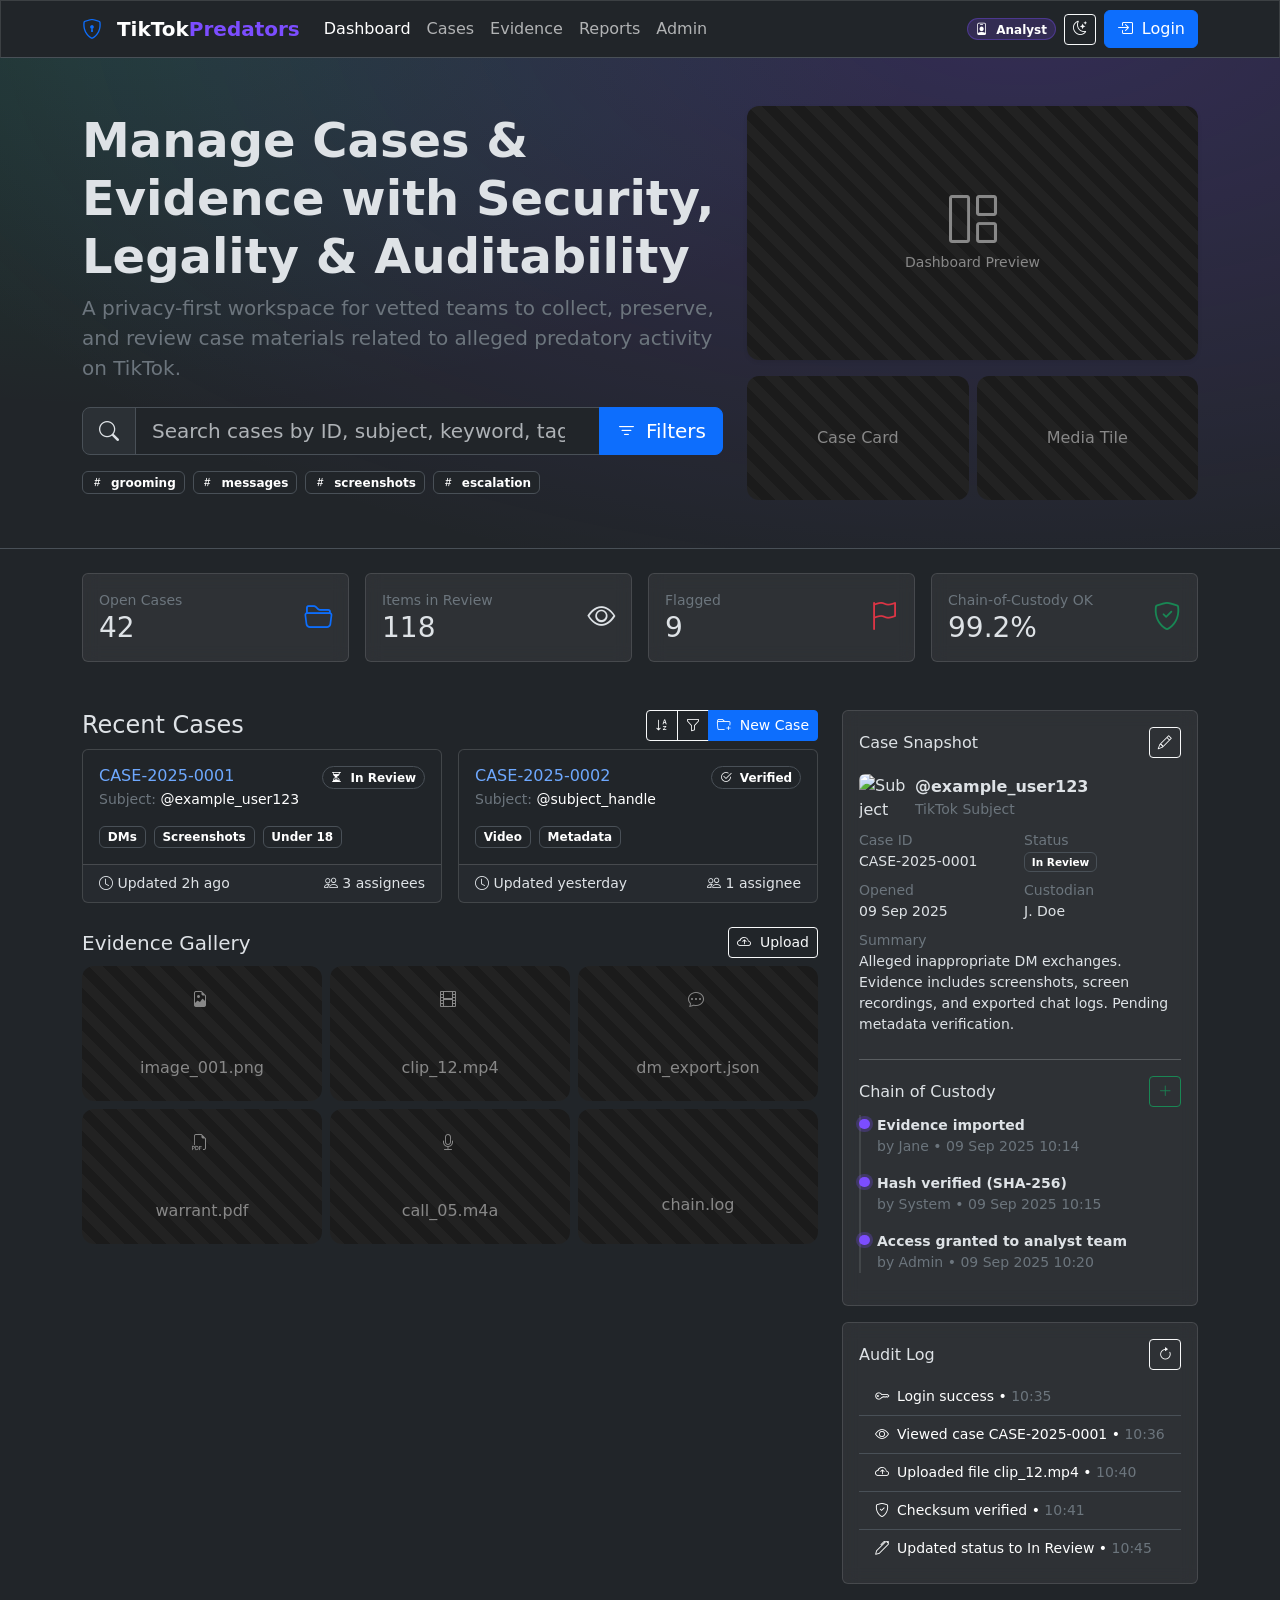
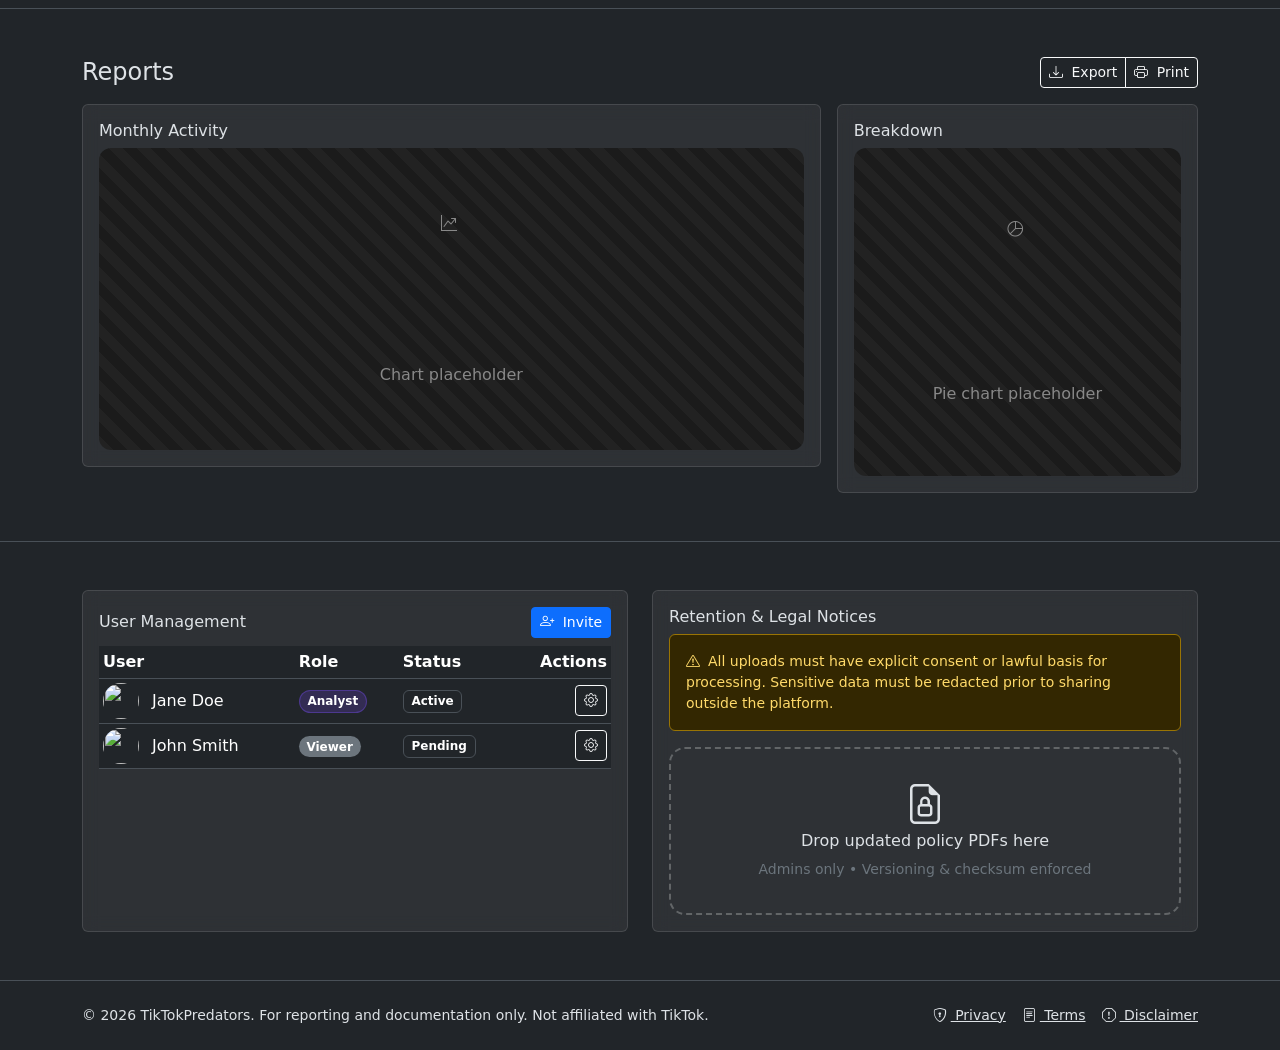
==== commit eae88228: "Update index.html" ====
--- a/index.html
+++ b/index.html
@@ -3,8 +3,8 @@
 <head>
   <meta charset="utf-8" />
   <meta name="viewport" content="width=device-width, initial-scale=1" />
-  <title>TikTokPredators — Public Case Archive</title>
-  <meta name="description" content="Public archive of cases documenting alleged predatory behaviour on TikTok, including evidence, timelines, and summaries." />
+  <title>TikTokPredators — Case & Evidence Manager</title>
+  <meta name="description" content="Secure, auditable case & evidence management platform for vetted users." />
   <link href="https://cdn.jsdelivr.net/npm/bootstrap@5.3.3/dist/css/bootstrap.min.css" rel="stylesheet" />
   <link href="https://cdn.jsdelivr.net/npm/bootstrap-icons@1.11.3/font/bootstrap-icons.css" rel="stylesheet" />
   <style>
@@ -44,10 +44,15 @@
           <li class="nav-item"><a class="nav-link" href="#cases">Cases</a></li>
           <li class="nav-item"><a class="nav-link" href="#evidence">Evidence</a></li>
           <li class="nav-item"><a class="nav-link" href="#reports">Reports</a></li>
+          <li class="nav-item"><a class="nav-link" href="#admin">Admin</a></li>
         </ul>
         <div class="d-flex align-items-center gap-2">
-          <!-- Dark mode toggle -->
+          <!-- Role badge + dark mode toggle -->
+          <span class="badge rounded-pill badge-role"><i class="bi bi-person-badge me-1"></i> Analyst</span>
           <button id="themeToggle" class="btn btn-outline-light btn-sm" title="Toggle theme"><i class="bi bi-moon-stars"></i></button>
+          <div class="dropdown">
+            <button class="btn btn-primary" data-bs-toggle="modal" data-bs-target="#loginModal"><i class="bi bi-box-arrow-in-right me-1"></i> Login</button>
+          </div>
         </div>
       </div>
     </div>
@@ -58,12 +63,12 @@
     <div class="container-xl">
       <div class="row g-4 align-items-center">
         <div class="col-lg-7">
-          <h1 class="display-5 fw-bold">Public Case Archive: Cases, Evidence & Timelines</h1>
-          <p class="lead text-secondary">Explore documented cases with attached evidence and case summaries. We publish responsibly, preserve chain-of-custody, and include clear legal disclaimers.</p>
+          <h1 class="display-5 fw-bold">Manage Cases & Evidence with Security, Legality & Auditability</h1>
+          <p class="lead text-secondary">A privacy-first workspace for vetted teams to collect, preserve, and review case materials related to alleged predatory activity on TikTok.</p>
           <div class="input-group input-group-lg mt-4">
             <span class="input-group-text"><i class="bi bi-search"></i></span>
             <input type="search" class="form-control" placeholder="Search cases by ID, subject, keyword, tag…" aria-label="Search cases">
-            <button class="btn btn-primary"><i class="bi bi-filter me-1"></i> Browse</button>
+            <button class="btn btn-primary"><i class="bi bi-filter me-1"></i> Filters</button>
           </div>
           <div class="mt-3 d-flex gap-2 flex-wrap">
             <span class="badge text-bg-dark border"><i class="bi bi-hash me-1"></i> grooming</span>
@@ -100,7 +105,7 @@
             <div class="card-body">
               <div class="d-flex justify-content-between align-items-center">
                 <div>
-                  <div class="text-secondary small">Public Cases</div>
+                  <div class="text-secondary small">Open Cases</div>
                   <div class="h3 mb-0">42</div>
                 </div>
                 <i class="bi bi-folder2-open fs-3 text-primary"></i>
@@ -113,7 +118,7 @@
             <div class="card-body">
               <div class="d-flex justify-content-between align-items-center">
                 <div>
-                  <div class="text-secondary small">Evidence Items</div>
+                  <div class="text-secondary small">Items in Review</div>
                   <div class="h3 mb-0">118</div>
                 </div>
                 <i class="bi bi-eye fs-3"></i>
@@ -126,7 +131,7 @@
             <div class="card-body">
               <div class="d-flex justify-content-between align-items-center">
                 <div>
-                  <div class="text-secondary small">Flagged for Review</div>
+                  <div class="text-secondary small">Flagged</div>
                   <div class="h3 mb-0">9</div>
                 </div>
                 <i class="bi bi-flag fs-3 text-danger"></i>
@@ -139,7 +144,7 @@
             <div class="card-body">
               <div class="d-flex justify-content-between align-items-center">
                 <div>
-                  <div class="text-secondary small">Chain-of-Custody Integrity</div>
+                  <div class="text-secondary small">Chain-of-Custody OK</div>
                   <div class="h3 mb-0">99.2%</div>
                 </div>
                 <i class="bi bi-shield-check fs-3 text-success"></i>
@@ -157,10 +162,11 @@
       <div class="row g-4">
         <div class="col-lg-8 case-grid">
           <div class="d-flex align-items-center justify-content-between mb-2">
-            <h2 class="h4 mb-0">Latest Public Cases</h2>
+            <h2 class="h4 mb-0">Recent Cases</h2>
             <div class="btn-group">
               <button class="btn btn-outline-light btn-sm"><i class="bi bi-sort-alpha-down"></i></button>
               <button class="btn btn-outline-light btn-sm"><i class="bi bi-funnel"></i></button>
+              <button class="btn btn-primary btn-sm" data-bs-toggle="modal" data-bs-target="#createCaseModal"><i class="bi bi-folder-plus me-1"></i> New Case</button>
             </div>
           </div>
           <div class="row g-3 row-cols-1 row-cols-md-2">
@@ -171,7 +177,7 @@
                   <div class="d-flex justify-content-between align-items-start">
                     <div>
                       <a href="#" class="stretched-link text-decoration-none"><h3 class="h6 mb-1">CASE-2025-0001</h3></a>
-                      <div class="small text-secondary">Subject (TikTok): <span class="text-white">@example_user123</span></div>
+                      <div class="small text-secondary">Subject: <span class="text-white">@example_user123</span></div>
                     </div>
                     <span class="badge rounded-pill text-bg-warning-subtle border"><i class="bi bi-hourglass-split me-1"></i> In Review</span>
                   </div>
@@ -215,6 +221,7 @@
           <div id="evidence" class="mt-4">
             <div class="d-flex align-items-center justify-content-between mb-2">
               <h2 class="h5 mb-0">Evidence Gallery</h2>
+              <button class="btn btn-outline-light btn-sm" data-bs-toggle="modal" data-bs-target="#uploadModal"><i class="bi bi-cloud-arrow-up me-1"></i> Upload</button>
             </div>
             <div class="row g-2 row-cols-2 row-cols-md-3">
               <!-- Mock tiles -->
@@ -233,14 +240,15 @@
           <div class="card glass">
             <div class="card-body">
               <div class="d-flex align-items-center justify-content-between">
-                <h2 class="h6 mb-0">Case Overview</h2>
+                <h2 class="h6 mb-0">Case Snapshot</h2>
+                <button class="btn btn-sm btn-outline-light"><i class="bi bi-pencil"></i></button>
               </div>
               <div class="mt-3">
                 <div class="d-flex align-items-center gap-2 mb-2">
                   <img src="https://placehold.co/72x72" alt="Subject avatar" class="rounded" width="48" height="48" />
                   <div>
                     <div class="fw-semibold">@example_user123</div>
-                    <div class="small text-secondary">Subject (TikTok)</div>
+                    <div class="small text-secondary">TikTok Subject</div>
                   </div>
                 </div>
                 <div class="row g-2 small">
@@ -257,6 +265,7 @@
               <div>
                 <div class="d-flex align-items-center justify-content-between mb-2">
                   <h3 class="h6 mb-0">Chain of Custody</h3>
+                  <button class="btn btn-sm btn-outline-success"><i class="bi bi-plus-lg"></i></button>
                 </div>
                 <div class="timeline small">
                   <div class="item">
@@ -268,7 +277,7 @@
                     <div class="text-secondary">by System • 09 Sep 2025 10:15</div>
                   </div>
                   <div class="item">
-                    <div class="fw-semibold">Public summary published</div>
+                    <div class="fw-semibold">Access granted to analyst team</div>
                     <div class="text-secondary">by Admin • 09 Sep 2025 10:20</div>
                   </div>
                 </div>
@@ -300,7 +309,7 @@
   <section class="py-5 border-top" id="reports">
     <div class="container-xl">
       <div class="d-flex align-items-center justify-content-between mb-3">
-        <h2 class="h4 mb-0">Public Reports</h2>
+        <h2 class="h4 mb-0">Reports</h2>
         <div class="btn-group">
           <button class="btn btn-outline-light btn-sm"><i class="bi bi-download me-1"></i> Export</button>
           <button class="btn btn-outline-light btn-sm"><i class="bi bi-printer me-1"></i> Print</button>
@@ -310,7 +319,7 @@
         <div class="col-lg-8">
           <div class="card glass">
             <div class="card-body">
-              <h3 class="h6">Monthly Case Activity</h3>
+              <h3 class="h6">Monthly Activity</h3>
               <div class="placeholder-tile" style="aspect-ratio: 21/9">
                 <div class="text"><i class="bi bi-graph-up-arrow me-1"></i> Chart placeholder</div>
               </div>
@@ -320,7 +329,7 @@
         <div class="col-lg-4">
           <div class="card glass">
             <div class="card-body">
-              <h3 class="h6">Evidence Breakdown</h3>
+              <h3 class="h6">Breakdown</h3>
               <div class="placeholder-tile" style="aspect-ratio: 1/1">
                 <div class="text"><i class="bi bi-pie-chart me-1"></i> Pie chart placeholder</div>
               </div>
@@ -331,11 +340,59 @@
     </div>
   </section>
 
-
+  <!-- Admin Section (Mock) -->
+  <section class="py-5 border-top" id="admin">
+    <div class="container-xl">
+      <div class="row g-4">
+        <div class="col-lg-6">
+          <div class="card glass h-100">
+            <div class="card-body">
+              <div class="d-flex justify-content-between align-items-center mb-2">
+                <h2 class="h6 mb-0">User Management</h2>
+                <button class="btn btn-sm btn-primary"><i class="bi bi-person-plus me-1"></i> Invite</button>
+              </div>
+              <div class="table-responsive">
+                <table class="table table-sm align-middle">
+                  <thead><tr><th>User</th><th>Role</th><th>Status</th><th class="text-end">Actions</th></tr></thead>
+                  <tbody>
+                    <tr>
+                      <td><img src="https://placehold.co/36x36" class="avatar me-2" alt="" /> Jane Doe</td>
+                      <td><span class="badge rounded-pill badge-role">Analyst</span></td>
+                      <td><span class="badge text-bg-success-subtle border">Active</span></td>
+                      <td class="text-end"><button class="btn btn-outline-light btn-sm"><i class="bi bi-gear"></i></button></td>
+                    </tr>
+                    <tr>
+                      <td><img src="https://placehold.co/36x36" class="avatar me-2" alt="" /> John Smith</td>
+                      <td><span class="badge rounded-pill text-bg-secondary">Viewer</span></td>
+                      <td><span class="badge text-bg-warning-subtle border">Pending</span></td>
+                      <td class="text-end"><button class="btn btn-outline-light btn-sm"><i class="bi bi-gear"></i></button></td>
+                    </tr>
+                  </tbody>
+                </table>
+              </div>
+            </div>
+          </div>
+        </div>
+        <div class="col-lg-6">
+          <div class="card glass h-100">
+            <div class="card-body">
+              <h2 class="h6 mb-2">Retention & Legal Notices</h2>
+              <div class="alert alert-warning small"><i class="bi bi-exclamation-triangle me-2"></i>All uploads must have explicit consent or lawful basis for processing. Sensitive data must be redacted prior to sharing outside the platform.</div>
+              <div class="dropzone">
+                <i class="bi bi-file-earmark-lock display-6 d-block"></i>
+                <p class="mb-1">Drop updated policy PDFs here</p>
+                <small class="text-secondary">Admins only • Versioning & checksum enforced</small>
+              </div>
+            </div>
+          </div>
+        </div>
+      </div>
+    </div>
+  </section>
 
   <footer class="border-top py-4">
     <div class="container-xl d-flex flex-wrap justify-content-between align-items-center gap-3">
-      <div class="small">© <span id="year"></span> TikTokPredators. This is a public reporting service and case archive. Not affiliated with TikTok.</div>
+      <div class="small">© <span id="year"></span> TikTokPredators. For reporting and documentation only. Not affiliated with TikTok.</div>
       <div class="d-flex gap-3 small">
         <a href="#" data-bs-toggle="modal" data-bs-target="#privacyModal"><i class="bi bi-shield-lock me-1"></i> Privacy</a>
         <a href="#" data-bs-toggle="modal" data-bs-target="#tosModal"><i class="bi bi-file-text me-1"></i> Terms</a>
@@ -344,7 +401,118 @@
     </div>
   </footer>
 
-
+  <!-- Create Case Modal -->
+  <div class="modal fade" id="createCaseModal" tabindex="-1" aria-hidden="true">
+    <div class="modal-dialog modal-dialog-centered">
+      <div class="modal-content">
+        <div class="modal-header">
+          <h5 class="modal-title"><i class="bi bi-folder-plus me-2"></i>New Case</h5>
+          <button type="button" class="btn-close" data-bs-dismiss="modal" aria-label="Close"></button>
+        </div>
+        <div class="modal-body">
+          <form>
+            <div class="mb-3">
+              <label class="form-label">Subject Handle</label>
+              <input type="text" class="form-control" placeholder="@username" />
+            </div>
+            <div class="mb-3">
+              <label class="form-label">Initial Summary</label>
+              <textarea class="form-control" rows="3" placeholder="Short description…"></textarea>
+            </div>
+            <div class="row g-2">
+              <div class="col-md-6">
+                <label class="form-label">Sensitivity</label>
+                <select class="form-select">
+                  <option>Standard</option>
+                  <option>Restricted</option>
+                  <option>Sealed</option>
+                </select>
+              </div>
+              <div class="col-md-6">
+                <label class="form-label">Status</label>
+                <select class="form-select">
+                  <option>Open</option>
+                  <option>In Review</option>
+                  <option>Verified</option>
+                  <option>Closed</option>
+                </select>
+              </div>
+            </div>
+          </form>
+        </div>
+        <div class="modal-footer">
+          <button class="btn btn-outline-light" data-bs-dismiss="modal">Cancel</button>
+          <button class="btn btn-primary"><i class="bi bi-save me-1"></i> Create</button>
+        </div>
+      </div>
+    </div>
+  </div>
+
+  <!-- Upload Modal -->
+  <div class="modal fade" id="uploadModal" tabindex="-1" aria-hidden="true">
+    <div class="modal-dialog modal-lg modal-dialog-centered">
+      <div class="modal-content">
+        <div class="modal-header">
+          <h5 class="modal-title"><i class="bi bi-cloud-arrow-up me-2"></i>Upload Evidence</h5>
+          <button type="button" class="btn-close" data-bs-dismiss="modal" aria-label="Close"></button>
+        </div>
+        <div class="modal-body">
+          <div class="alert alert-warning small"><i class="bi bi-shield-lock me-2"></i>Ensure personally identifiable information (PII) is handled lawfully. All uploads are hashed and timestamped.</div>
+          <div class="dropzone" role="button" tabindex="0">
+            <i class="bi bi-cloud-upload display-6 d-block"></i>
+            <p class="mb-1">Drag & drop files here or click to browse</p>
+            <small class="text-secondary">Max 1GB per file • Allowed: PNG, JPG, MP4, MOV, WAV, MP3, PDF, TXT, JSON</small>
+          </div>
+          <div class="mt-3 small text-secondary">Selected files (mock list)</div>
+          <ul class="list-group list-group-flush">
+            <li class="list-group-item bg-transparent text-white d-flex justify-content-between align-items-center">
+              <span><i class="bi bi-file-earmark-image me-2"></i> screenshot_01.png</span>
+              <span class="badge text-bg-dark border">12.4 MB</span>
+            </li>
+          </ul>
+        </div>
+        <div class="modal-footer">
+          <button class="btn btn-outline-light" data-bs-dismiss="modal">Cancel</button>
+          <button class="btn btn-primary"><i class="bi bi-arrow-right-circle me-1"></i> Continue</button>
+        </div>
+      </div>
+    </div>
+  </div>
+
+  <!-- Auth Modal -->
+  <div class="modal fade" id="loginModal" tabindex="-1" aria-hidden="true">
+    <div class="modal-dialog modal-dialog-centered">
+      <div class="modal-content">
+        <div class="modal-header">
+          <h5 class="modal-title"><i class="bi bi-box-arrow-in-right me-2"></i>Sign in</h5>
+          <button type="button" class="btn-close" data-bs-dismiss="modal" aria-label="Close"></button>
+        </div>
+        <div class="modal-body">
+          <form>
+            <div class="mb-3">
+              <label class="form-label">Email</label>
+              <input type="email" class="form-control" placeholder="you@org.org" />
+            </div>
+            <div class="mb-3">
+              <label class="form-label">Password</label>
+              <input type="password" class="form-control" placeholder="••••••••" />
+            </div>
+            <div class="d-flex justify-content-between align-items-center">
+              <div class="form-check">
+                <input class="form-check-input" type="checkbox" id="rememberMe">
+                <label class="form-check-label" for="rememberMe">Remember me</label>
+              </div>
+              <a class="small" href="#">Forgot password?</a>
+            </div>
+          </form>
+        </div>
+        <div class="modal-footer">
+          <button class="btn btn-outline-light" data-bs-dismiss="modal">Close</button>
+          <button class="btn btn-primary">Sign in</button>
+        </div>
+      </div>
+    </div>
+  </div>
 
   <!-- Policy Modals (Privacy, Terms, Disclaimer) -->
   <div class="modal fade" id="privacyModal" tabindex="-1" aria-hidden="true">
@@ -352,7 +520,7 @@
       <div class="modal-content">
         <div class="modal-header"><h5 class="modal-title">Privacy Notice</h5><button class="btn-close" data-bs-dismiss="modal"></button></div>
         <div class="modal-body">
-          <p class="small">This site hosts a public archive of cases and related materials. We minimise data, redact sensitive details, and respect lawful takedown requests. All actions on source systems are logged; public views are anonymous.</p>
+          <p class="small">This platform stores potentially sensitive material. Access is restricted to vetted users. All actions are logged. Do not upload content without lawful basis. Data minimization and redaction are required where appropriate.</p>
         </div>
         <div class="modal-footer"><button class="btn btn-primary" data-bs-dismiss="modal">Close</button></div>
       </div>
@@ -363,7 +531,7 @@
       <div class="modal-content">
         <div class="modal-header"><h5 class="modal-title">Terms of Use</h5><button class="btn-close" data-bs-dismiss="modal"></button></div>
         <div class="modal-body">
-          <p class="small">You may view and share links to public case pages. Do not republish PII or unredacted materials. We will cooperate with lawful requests and may update or remove content accordingly.</p>
+          <p class="small">Users agree to lawful, ethical use. Distribution of unredacted materials is prohibited. Cooperation with legitimate legal requests is supported. Violations may result in suspension and reporting.</p>
         </div>
         <div class="modal-footer"><button class="btn btn-primary" data-bs-dismiss="modal">Close</button></div>
       </div>
@@ -374,7 +542,7 @@
       <div class="modal-content">
         <div class="modal-header"><h5 class="modal-title">Legal Disclaimer</h5><button class="btn-close" data-bs-dismiss="modal"></button></div>
         <div class="modal-body">
-          <p class="small">Case entries describe allegations and supporting materials. Allegations are not proof. We strive for accuracy and will correct or remove materials shown to be false, unlawful, or harmful.</p>
+          <p class="small">Allegations documented here are claims and may be under investigation. Presumption of innocence applies. Content may be shared with appropriate authorities when required.</p>
         </div>
         <div class="modal-footer"><button class="btn btn-primary" data-bs-dismiss="modal">Close</button></div>
       </div>
@@ -416,5 +584,26 @@
     function handleFirstTab(e){ if(e.key==='Tab'){ document.body.classList.add('user-is-tabbing'); window.removeEventListener('keydown', handleFirstTab);} }
     window.addEventListener('keydown', handleFirstTab);
   </script>
+  <script src="https://cdn.datatables.net/1.13.8/js/jquery.dataTables.min.js"></script>
+  <script src="https://cdn.datatables.net/1.13.8/js/dataTables.bootstrap5.min.js"></script>
+  <script src="https://cdn.datatables.net/responsive/2.5.0/js/dataTables.responsive.min.js"></script>
+  <script src="https://cdn.datatables.net/responsive/2.5.0/js/responsive.bootstrap5.min.js"></script>
+  <script>
+    $(function(){
+      const dt = $('#casesTable').DataTable({
+        responsive: true,
+        pageLength: 10,
+        order: [[3, 'desc']],
+        columnDefs: [
+          { targets: [2,4,6], orderable: false }
+        ],
+        language: {
+          search: "Filter:",
+          lengthMenu: "Show _MENU_ cases",
+          info: "_START_-_END_ of _TOTAL_ cases",
+        }
+      });
+    });
+  </script>
 </body>
-</html>+</html>
